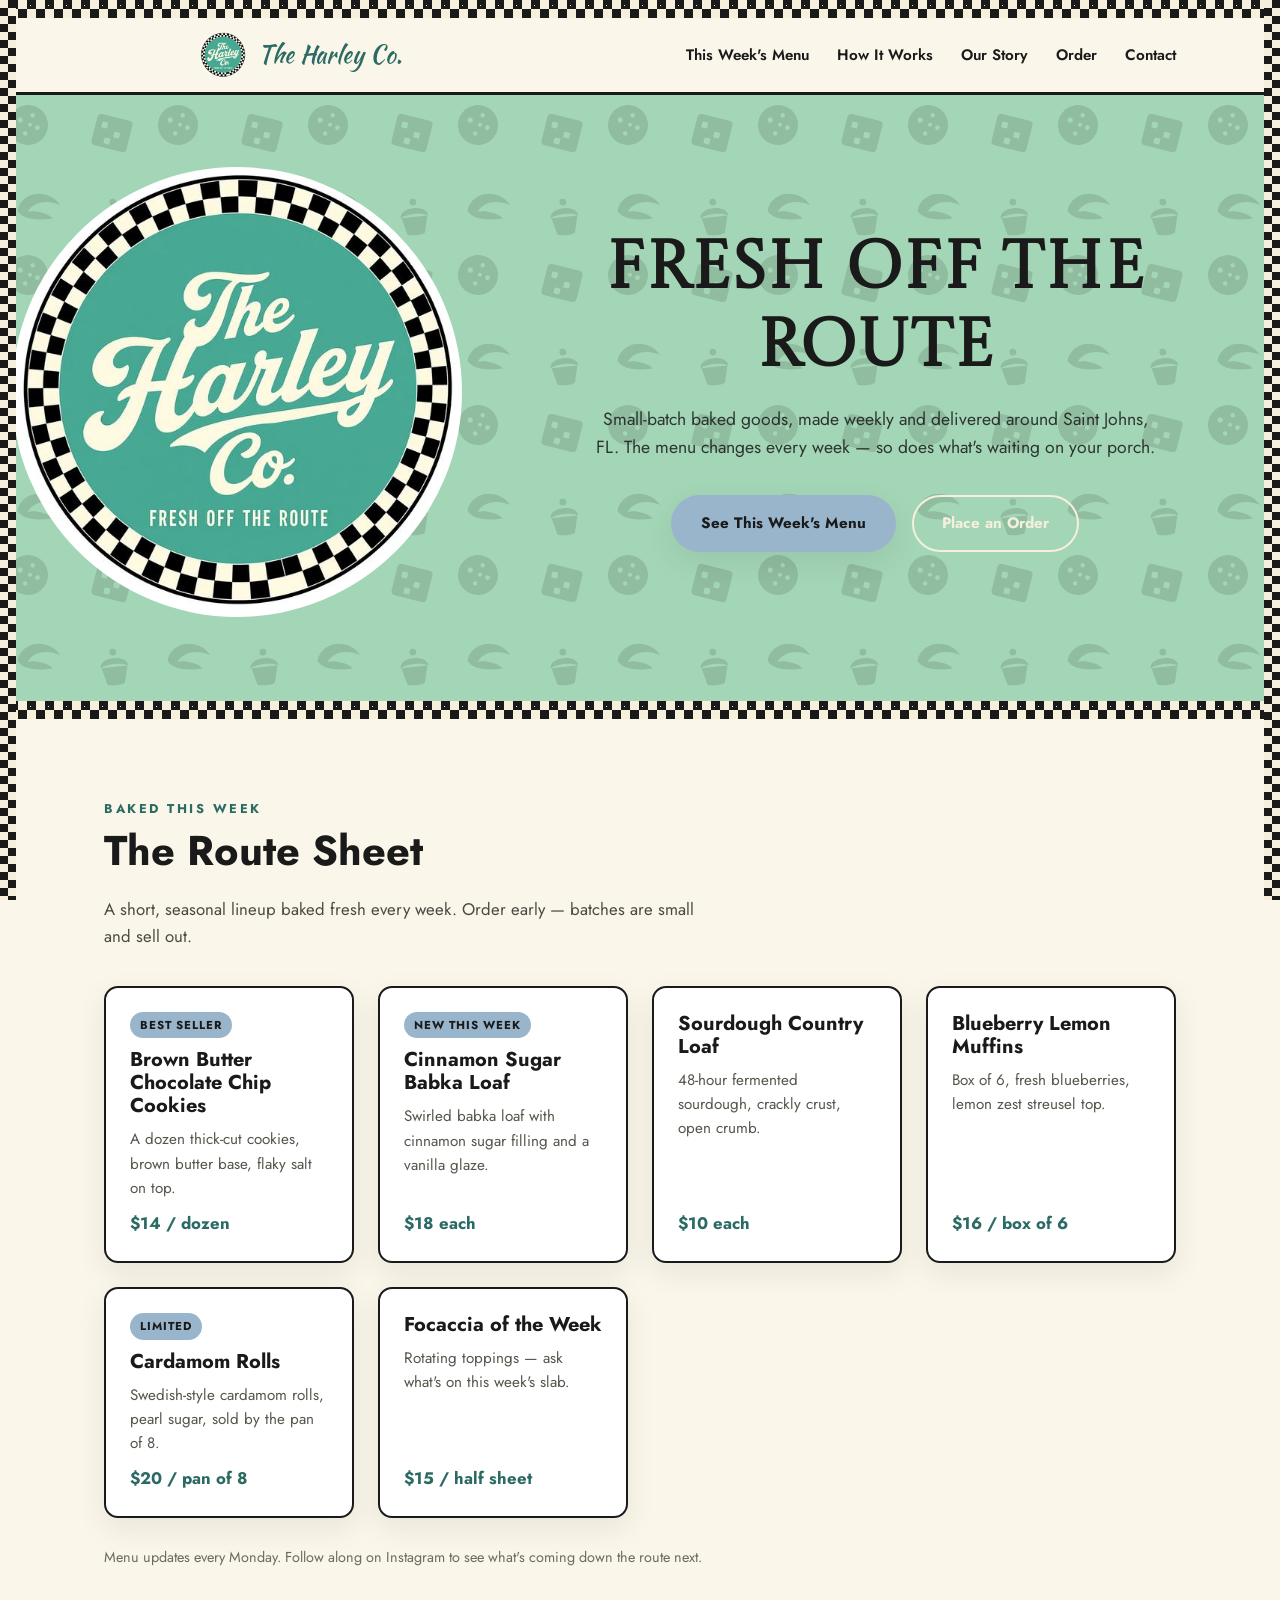
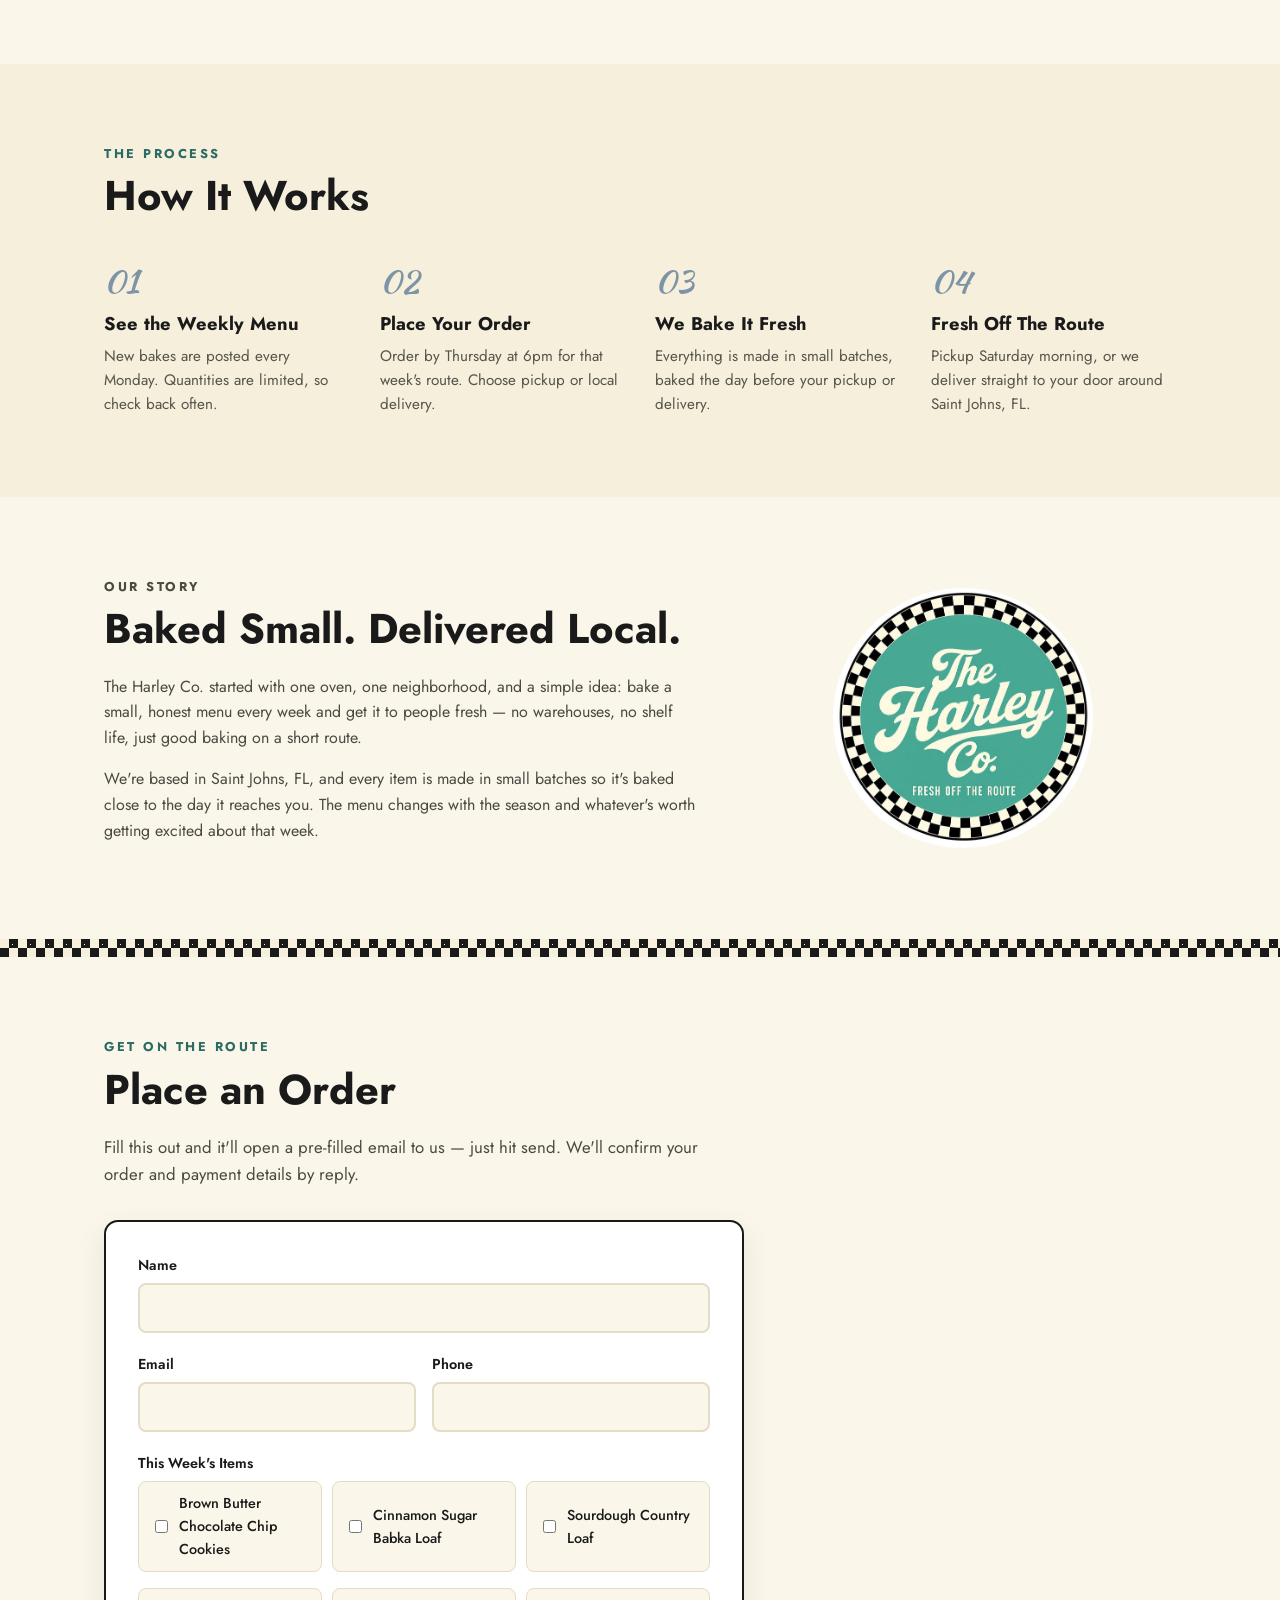
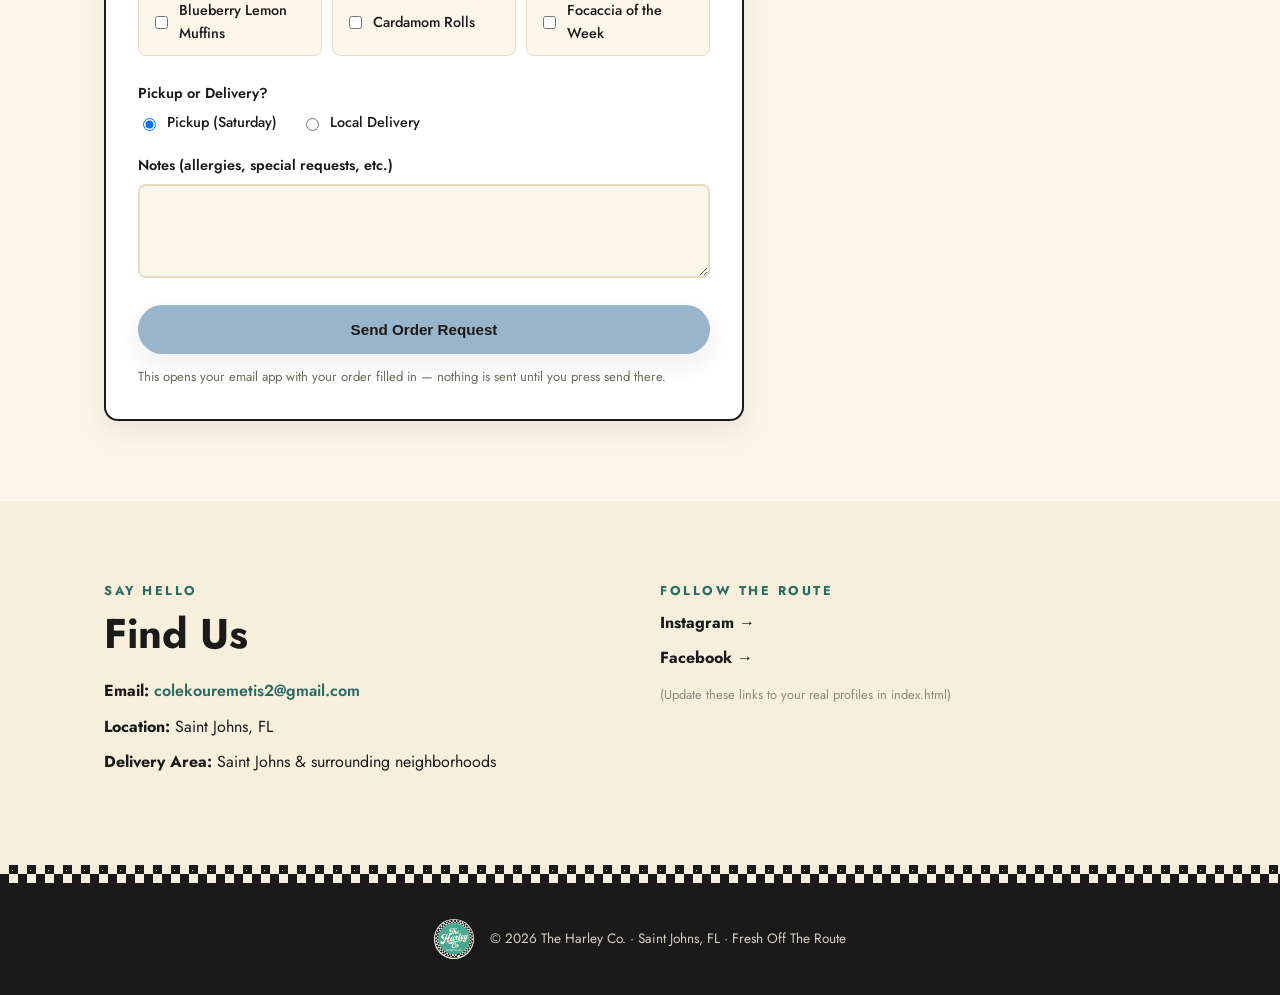
==== site.html @ 6d5533a9 "Push hero logo as far left as possible without clipping, darken hero heading/subtext for readability" ====
<!doctype html>
<html lang="en">
<head>
<meta charset="UTF-8">
<meta name="viewport" content="width=device-width, initial-scale=1.0">
<title>The Harley Co. | Fresh Off The Route — Saint Johns, FL</title>
<meta name="description" content="The Harley Co. bakes small-batch goods every week in Saint Johns, FL. See this week's menu and order for pickup or delivery.">
<link rel="icon" type="image/jpeg" href="images/logo.jpeg">

<link rel="preconnect" href="https://fonts.googleapis.com">
<link rel="preconnect" href="https://fonts.gstatic.com" crossorigin>
<link href="https://fonts.googleapis.com/css2?family=Kaushan+Script&family=Jost:wght@400;500;600;700;800&family=Castoro+Titling&display=swap" rel="stylesheet">

<link rel="stylesheet" href="css/styles.css">
</head>
<body>

<div class="checker-strip" aria-hidden="true"></div>

<header class="site-header">
  <div class="wrap header-inner">
    <a href="#top" class="brand">
      <span class="brand-logo"><img src="images/logo.jpeg" alt="The Harley Co. logo" class="logo-zoom"></span>
      <span class="brand-name">The Harley Co.</span>
    </a>

    <nav class="site-nav" id="site-nav">
      <a href="#menu">This Week's Menu</a>
      <a href="#how-it-works">How It Works</a>
      <a href="#about">Our Story</a>
      <a href="#order">Order</a>
      <a href="#contact">Contact</a>
    </nav>

    <button class="nav-toggle" id="nav-toggle" aria-label="Toggle menu" aria-expanded="false" aria-controls="site-nav">
      <span></span><span></span><span></span>
    </button>
  </div>
</header>

<main id="top">

  <!-- HERO -->
  <section class="hero">
    <div class="hero-inner">
      <span class="hero-badge"><img src="images/logo.jpeg" alt="The Harley Co. badge" class="logo-zoom"></span>
      <div class="hero-text">
        <h1>Fresh Off The Route</h1>
        <p class="hero-sub">
          Small-batch baked goods, made weekly and delivered around Saint Johns, FL.
          The menu changes every week &mdash; so does what's waiting on your porch.
        </p>
        <div class="hero-actions">
          <a href="#menu" class="btn btn-primary">See This Week's Menu</a>
          <a href="#order" class="btn btn-outline">Place an Order</a>
        </div>
      </div>
    </div>
  </section>

  <div class="checker-strip" aria-hidden="true"></div>

  <!-- THIS WEEK'S MENU -->
  <section id="menu" class="section">
    <div class="wrap">
      <p class="eyebrow">Baked This Week</p>
      <h2>The Route Sheet</h2>
      <p class="section-lede">
        A short, seasonal lineup baked fresh every week. Order early &mdash; batches are small and sell out.
      </p>

      <div class="menu-grid" id="menu-grid">
        <!-- populated by js/menu-data.js -->
      </div>

      <p class="menu-note">
        Menu updates every Monday. Follow along on Instagram to see what's coming down the route next.
      </p>
    </div>
  </section>

  <!-- HOW IT WORKS -->
  <section id="how-it-works" class="section section-alt">
    <div class="wrap">
      <p class="eyebrow">The Process</p>
      <h2>How It Works</h2>

      <div class="steps">
        <div class="step">
          <span class="step-num">01</span>
          <h3>See the Weekly Menu</h3>
          <p>New bakes are posted every Monday. Quantities are limited, so check back often.</p>
        </div>
        <div class="step">
          <span class="step-num">02</span>
          <h3>Place Your Order</h3>
          <p>Order by Thursday at 6pm for that week's route. Choose pickup or local delivery.</p>
        </div>
        <div class="step">
          <span class="step-num">03</span>
          <h3>We Bake It Fresh</h3>
          <p>Everything is made in small batches, baked the day before your pickup or delivery.</p>
        </div>
        <div class="step">
          <span class="step-num">04</span>
          <h3>Fresh Off The Route</h3>
          <p>Pickup Saturday morning, or we deliver straight to your door around Saint Johns, FL.</p>
        </div>
      </div>
    </div>
  </section>

  <!-- ABOUT -->
  <section id="about" class="section about">
    <div class="wrap about-inner">
      <div class="about-text">
        <p class="eyebrow">Our Story</p>
        <h2>Baked Small. Delivered Local.</h2>
        <p>
          The Harley Co. started with one oven, one neighborhood, and a simple idea:
          bake a small, honest menu every week and get it to people fresh &mdash; no
          warehouses, no shelf life, just good baking on a short route.
        </p>
        <p>
          We're based in Saint Johns, FL, and every item is made in small batches so
          it's baked close to the day it reaches you. The menu changes with the season
          and whatever's worth getting excited about that week.
        </p>
      </div>
      <div class="about-badge">
        <span class="about-badge-crop"><img src="images/logo.jpeg" alt="The Harley Co. badge" class="logo-zoom"></span>
      </div>
    </div>
  </section>

  <div class="checker-strip" aria-hidden="true"></div>

  <!-- ORDER FORM -->
  <section id="order" class="section">
    <div class="wrap">
      <p class="eyebrow">Get On The Route</p>
      <h2>Place an Order</h2>
      <p class="section-lede">
        Fill this out and it'll open a pre-filled email to us &mdash; just hit send.
        We'll confirm your order and payment details by reply.
      </p>

      <form id="order-form" class="order-form">
        <div class="form-row">
          <label for="name">Name</label>
          <input type="text" id="name" name="name" required>
        </div>

        <div class="form-row two-col">
          <div>
            <label for="email">Email</label>
            <input type="email" id="email" name="email" required>
          </div>
          <div>
            <label for="phone">Phone</label>
            <input type="tel" id="phone" name="phone">
          </div>
        </div>

        <div class="form-row">
          <label>This Week's Items</label>
          <div class="checkbox-grid" id="order-items">
            <!-- populated by js/menu-data.js -->
          </div>
        </div>

        <div class="form-row">
          <label>Pickup or Delivery?</label>
          <div class="radio-row">
            <label class="radio-option"><input type="radio" name="fulfillment" value="Pickup" checked> Pickup (Saturday)</label>
            <label class="radio-option"><input type="radio" name="fulfillment" value="Delivery"> Local Delivery</label>
          </div>
        </div>

        <div class="form-row" id="address-row" hidden>
          <label for="address">Delivery Address</label>
          <input type="text" id="address" name="address" placeholder="Street, Saint Johns, FL">
        </div>

        <div class="form-row">
          <label for="notes">Notes (allergies, special requests, etc.)</label>
          <textarea id="notes" name="notes" rows="3"></textarea>
        </div>

        <button type="submit" class="btn btn-primary btn-wide">Send Order Request</button>
        <p class="form-note">This opens your email app with your order filled in &mdash; nothing is sent until you press send there.</p>
      </form>
    </div>
  </section>

  <!-- CONTACT / SOCIAL -->
  <section id="contact" class="section section-alt contact">
    <div class="wrap contact-inner">
      <div>
        <p class="eyebrow">Say Hello</p>
        <h2>Find Us</h2>
        <ul class="contact-list">
          <li><strong>Email:</strong> <a href="mailto:colekouremetis2@gmail.com">colekouremetis2@gmail.com</a></li>
          <li><strong>Location:</strong> Saint Johns, FL</li>
          <li><strong>Delivery Area:</strong> Saint Johns &amp; surrounding neighborhoods</li>
        </ul>
      </div>
      <div class="social-block">
        <p class="eyebrow">Follow The Route</p>
        <div class="social-links">
          <a href="https://instagram.com" target="_blank" rel="noopener noreferrer">Instagram &rarr;</a>
          <a href="https://facebook.com" target="_blank" rel="noopener noreferrer">Facebook &rarr;</a>
        </div>
        <p class="social-note">(Update these links to your real profiles in index.html)</p>
      </div>
    </div>
  </section>

</main>

<div class="checker-strip" aria-hidden="true"></div>

<footer class="site-footer">
  <div class="wrap footer-inner">
    <span class="footer-logo"><img src="images/logo.jpeg" alt="The Harley Co. logo" class="logo-zoom"></span>
    <p>&copy; <span id="year"></span> The Harley Co. &middot; Saint Johns, FL &middot; Fresh Off The Route</p>
  </div>
</footer>

<script src="js/menu-data.js"></script>
<script src="js/main.js"></script>
</body>
</html>
---- css/styles.css ----
/* ---------- Design tokens ---------- */
:root {
  --teal: #a3d6b6;
  --teal-dark: #2c6b63;
  --cream: #f5efdc;
  --cream-soft: #faf6ea;
  --ink: #1a1a1a;
  --mustard: #99b5cb;
  --mustard-dark: #7d94a6;
  --line: #e4dcc4;

  --font-script: 'Kaushan Script', 'Brush Script MT', cursive;
  --font-body: 'Jost', 'Segoe UI', Arial, sans-serif;

  --radius: 14px;
  --shadow: 0 10px 30px rgba(26, 26, 26, 0.08);
}

* { box-sizing: border-box; }

html { scroll-behavior: smooth; }

body {
  margin: 0;
  font-family: var(--font-body);
  color: var(--ink);
  background: var(--cream-soft);
  line-height: 1.6;
}

img { max-width: 100%; display: block; }

.wrap {
  max-width: 1120px;
  margin: 0 auto;
  padding: 0 24px;
}

a { color: inherit; }

h1, h2, h3 { line-height: 1.15; margin: 0 0 0.5em; }

.eyebrow {
  font-weight: 700;
  letter-spacing: 2.5px;
  text-transform: uppercase;
  font-size: 0.8rem;
  color: var(--teal-dark);
  margin: 0 0 8px;
}

.section-lede {
  max-width: 620px;
  color: #4a4a42;
  font-size: 1.05rem;
}

/* ---------- Checker strip ---------- */
.checker-strip {
  height: 18px;
  background-image:
    linear-gradient(45deg, var(--ink) 25%, transparent 25%),
    linear-gradient(-45deg, var(--ink) 25%, transparent 25%),
    linear-gradient(45deg, transparent 75%, var(--ink) 75%),
    linear-gradient(-45deg, transparent 75%, var(--ink) 75%);
  background-size: 18px 18px;
  background-position: 0 0, 0 9px, 9px -9px, -9px 0px;
  background-color: var(--cream);
}

/* Checkered frame on the left & right edges of the whole page */
body::before,
body::after {
  content: "";
  position: fixed;
  top: 0;
  bottom: 0;
  width: 16px;
  z-index: 60;
  pointer-events: none;
  background-image:
    linear-gradient(45deg, var(--ink) 25%, transparent 25%),
    linear-gradient(-45deg, var(--ink) 25%, transparent 25%),
    linear-gradient(45deg, transparent 75%, var(--ink) 75%),
    linear-gradient(-45deg, transparent 75%, var(--ink) 75%);
  background-size: 16px 16px;
  background-position: 0 0, 0 8px, 8px -8px, -8px 0px;
  background-color: var(--cream);
}
body::before { left: 0; }
body::after { right: 0; }

@media (max-width: 520px) {
  body::before, body::after { display: none; }
}

/* ---------- Buttons ---------- */
.btn {
  display: inline-block;
  padding: 14px 28px;
  border-radius: 999px;
  font-weight: 700;
  font-size: 0.95rem;
  text-decoration: none;
  border: 2px solid transparent;
  cursor: pointer;
  transition: transform 0.15s ease, box-shadow 0.15s ease, background 0.15s ease;
}
.btn:hover { transform: translateY(-2px); }

.btn-primary {
  background: var(--mustard);
  color: var(--ink);
  box-shadow: var(--shadow);
}
.btn-primary:hover { background: var(--mustard-dark); }

.btn-outline {
  background: transparent;
  border-color: var(--cream);
  color: var(--cream);
}
.btn-outline:hover { background: rgba(245, 239, 220, 0.12); }

.btn-wide { width: 100%; text-align: center; }

/* ---------- Header ---------- */
.site-header {
  position: sticky;
  top: 0;
  z-index: 50;
  background: var(--cream-soft);
  border-bottom: 3px solid var(--ink);
}

.header-inner {
  display: flex;
  align-items: center;
  justify-content: space-between;
  padding-top: 14px;
  padding-bottom: 14px;
}

.brand {
  display: flex;
  align-items: center;
  gap: 12px;
  text-decoration: none;
  color: var(--ink);
  margin-left: 96px;
}

.brand-logo {
  display: inline-block;
  width: 46px;
  height: 46px;
  border-radius: 50%;
  overflow: hidden;
}

.logo-zoom {
  width: 100%;
  height: 100%;
  object-fit: cover;
  transform: scale(1.05);
}

.brand-name {
  font-family: var(--font-script);
  font-size: 1.5rem;
  color: var(--teal-dark);
}

.site-nav {
  display: flex;
  gap: 28px;
}

.site-nav a {
  text-decoration: none;
  font-weight: 600;
  font-size: 0.95rem;
  color: var(--ink);
  position: relative;
}
.site-nav a:hover { color: var(--teal-dark); }

.nav-toggle {
  display: none;
  flex-direction: column;
  justify-content: center;
  gap: 5px;
  width: 40px;
  height: 40px;
  background: none;
  border: none;
  cursor: pointer;
}
.nav-toggle span {
  display: block;
  height: 3px;
  border-radius: 2px;
  background: var(--ink);
}

/* ---------- Hero ---------- */
.hero {
  position: relative;
  overflow: hidden;
  background: var(--teal);
  color: var(--cream);
  padding: 72px 0 84px;
}

.hero::before {
  content: "";
  position: absolute;
  inset: 0;
  background-image: url("../images/pattern-treats.svg");
  background-repeat: repeat;
  background-size: 150px 150px;
  opacity: 0.14;
  pointer-events: none;
  z-index: 0;
}

.hero-inner {
  position: relative;
  z-index: 1;
  max-width: 1400px;
  margin: 0 auto;
  padding: 0 24px 0 12px;
  display: flex;
  align-items: center;
  justify-content: flex-start;
  gap: 32px;
}

.hero-badge {
  display: block;
  width: 450px;
  height: 450px;
  max-width: 42vw;
  flex-shrink: 0;
  border-radius: 50%;
  overflow: hidden;
}

.hero-text {
  flex: 1;
  text-align: center;
}

.hero h1 {
  font-family: 'Castoro Titling', serif;
  font-size: clamp(2.6rem, 6vw, 4.2rem);
  color: var(--ink);
  margin-bottom: 18px;
}

.hero-sub {
  max-width: 560px;
  margin: 0 auto 34px;
  font-size: 1.1rem;
  color: rgba(26, 26, 26, 0.85);
}

.hero-actions {
  display: flex;
  gap: 16px;
  justify-content: center;
  flex-wrap: wrap;
}

/* ---------- Sections ---------- */
.section {
  padding: 80px 0;
}

.section-alt {
  background: var(--cream);
}

.section h2 {
  font-size: clamp(1.9rem, 3.5vw, 2.6rem);
}

/* ---------- Menu grid ---------- */
.menu-grid {
  display: grid;
  grid-template-columns: repeat(auto-fit, minmax(240px, 1fr));
  gap: 24px;
  margin-top: 36px;
}

.menu-card {
  background: #fff;
  border: 2px solid var(--ink);
  border-radius: var(--radius);
  padding: 24px;
  box-shadow: var(--shadow);
  display: flex;
  flex-direction: column;
  gap: 10px;
}

.menu-card .tag {
  align-self: flex-start;
  background: var(--mustard);
  color: var(--ink);
  font-size: 0.72rem;
  font-weight: 700;
  letter-spacing: 1px;
  text-transform: uppercase;
  padding: 4px 10px;
  border-radius: 999px;
}

.menu-card h3 {
  font-size: 1.25rem;
  margin: 0;
}

.menu-card p {
  margin: 0;
  color: #55554c;
  font-size: 0.95rem;
  flex-grow: 1;
}

.menu-card .price {
  font-weight: 700;
  color: var(--teal-dark);
  font-size: 1.05rem;
}

.menu-note {
  margin-top: 28px;
  font-size: 0.9rem;
  color: #6b6b60;
}

/* ---------- Steps ---------- */
.steps {
  display: grid;
  grid-template-columns: repeat(auto-fit, minmax(220px, 1fr));
  gap: 30px;
  margin-top: 36px;
}

.step-num {
  font-family: var(--font-script);
  font-size: 2rem;
  color: var(--mustard-dark);
}

.step h3 { margin-top: 6px; font-size: 1.15rem; }
.step p { color: #55554c; margin: 0; font-size: 0.95rem; }

/* ---------- About ---------- */
.about-inner {
  display: grid;
  grid-template-columns: 1.4fr 1fr;
  gap: 48px;
  align-items: center;
}

.about-text p { color: #4a4a42; }

.about-badge-crop {
  display: block;
  width: 260px;
  max-width: 100%;
  aspect-ratio: 1 / 1;
  margin: 0 auto;
  border-radius: 50%;
  overflow: hidden;
}

/* ---------- Order form ---------- */
.order-form {
  margin-top: 32px;
  max-width: 640px;
  background: #fff;
  border: 2px solid var(--ink);
  border-radius: var(--radius);
  padding: 32px;
  box-shadow: var(--shadow);
}

.form-row { margin-bottom: 20px; }

.form-row.two-col {
  display: grid;
  grid-template-columns: 1fr 1fr;
  gap: 16px;
}

label {
  display: block;
  font-weight: 600;
  font-size: 0.9rem;
  margin-bottom: 6px;
}

input[type="text"],
input[type="email"],
input[type="tel"],
textarea {
  width: 100%;
  padding: 12px 14px;
  border: 2px solid var(--line);
  border-radius: 8px;
  font-family: inherit;
  font-size: 0.95rem;
  background: var(--cream-soft);
}

input:focus, textarea:focus {
  outline: none;
  border-color: var(--teal);
}

.checkbox-grid {
  display: grid;
  grid-template-columns: repeat(auto-fit, minmax(180px, 1fr));
  gap: 10px;
}

.checkbox-option {
  display: flex;
  align-items: center;
  gap: 8px;
  font-weight: 500;
  font-size: 0.9rem;
  background: var(--cream-soft);
  border: 1px solid var(--line);
  border-radius: 8px;
  padding: 10px 12px;
}

.radio-row {
  display: flex;
  gap: 24px;
  flex-wrap: wrap;
}

.radio-option {
  display: flex;
  align-items: center;
  gap: 8px;
  font-weight: 500;
  margin: 0;
}

.form-note {
  font-size: 0.82rem;
  color: #6b6b60;
  margin-top: 12px;
  margin-bottom: 0;
}

/* ---------- Contact ---------- */
.contact-inner {
  display: grid;
  grid-template-columns: 1fr 1fr;
  gap: 40px;
}

.contact-list {
  list-style: none;
  padding: 0;
  margin: 0;
}
.contact-list li { margin-bottom: 10px; }
.contact-list a { color: var(--teal-dark); font-weight: 600; text-decoration: none; }

.social-links {
  display: flex;
  flex-direction: column;
  gap: 10px;
  margin-top: 6px;
}
.social-links a {
  font-weight: 700;
  text-decoration: none;
  color: var(--ink);
}
.social-links a:hover { color: var(--teal-dark); }

.social-note {
  font-size: 0.8rem;
  color: #8a8a7d;
  margin-top: 14px;
}

/* ---------- Footer ---------- */
.site-footer {
  background: var(--ink);
  color: var(--cream);
  padding: 36px 0;
}

.footer-inner {
  display: flex;
  align-items: center;
  gap: 16px;
  justify-content: center;
  flex-wrap: wrap;
  text-align: center;
}

.footer-logo {
  display: inline-block;
  width: 40px;
  height: 40px;
  border-radius: 50%;
  overflow: hidden;
}

.footer-inner p {
  margin: 0;
  font-size: 0.85rem;
  color: rgba(245, 239, 220, 0.85);
}

/* ---------- Responsive ---------- */
@media (max-width: 860px) {
  .about-inner { grid-template-columns: 1fr; }
  .about-badge { order: -1; }
  .contact-inner { grid-template-columns: 1fr; }
  .hero-inner { flex-direction: column; justify-content: center; }
  .hero-badge { width: 220px; height: 220px; max-width: 60vw; margin-left: 0; }
  .brand { margin-left: 0; }
}

@media (max-width: 720px) {
  .site-nav {
    position: absolute;
    top: 100%;
    left: 0;
    right: 0;
    background: var(--cream-soft);
    flex-direction: column;
    gap: 0;
    border-bottom: 3px solid var(--ink);
    max-height: 0;
    overflow: hidden;
    transition: max-height 0.25s ease;
  }
  .site-nav.open { max-height: 400px; }
  .site-nav a {
    padding: 16px 24px;
    border-top: 1px solid var(--line);
  }
  .nav-toggle { display: flex; }
  .form-row.two-col { grid-template-columns: 1fr; }
}
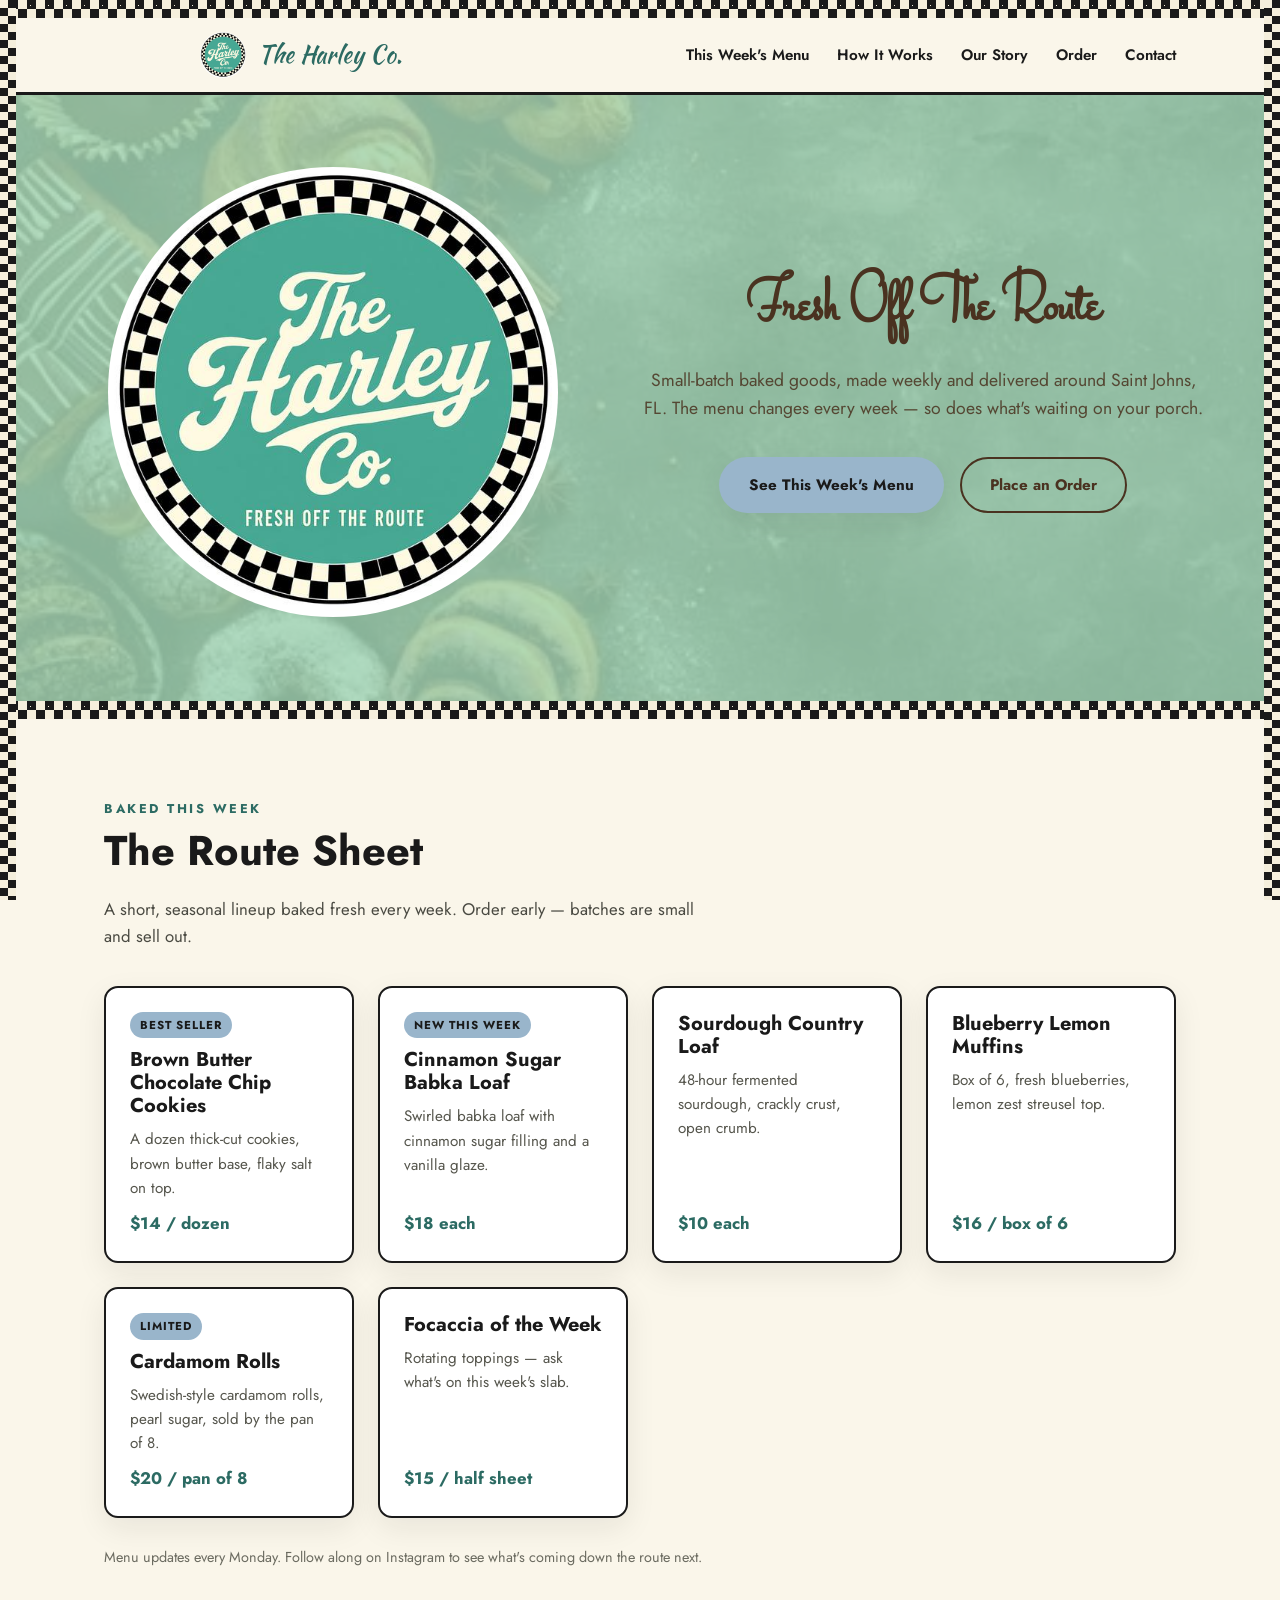
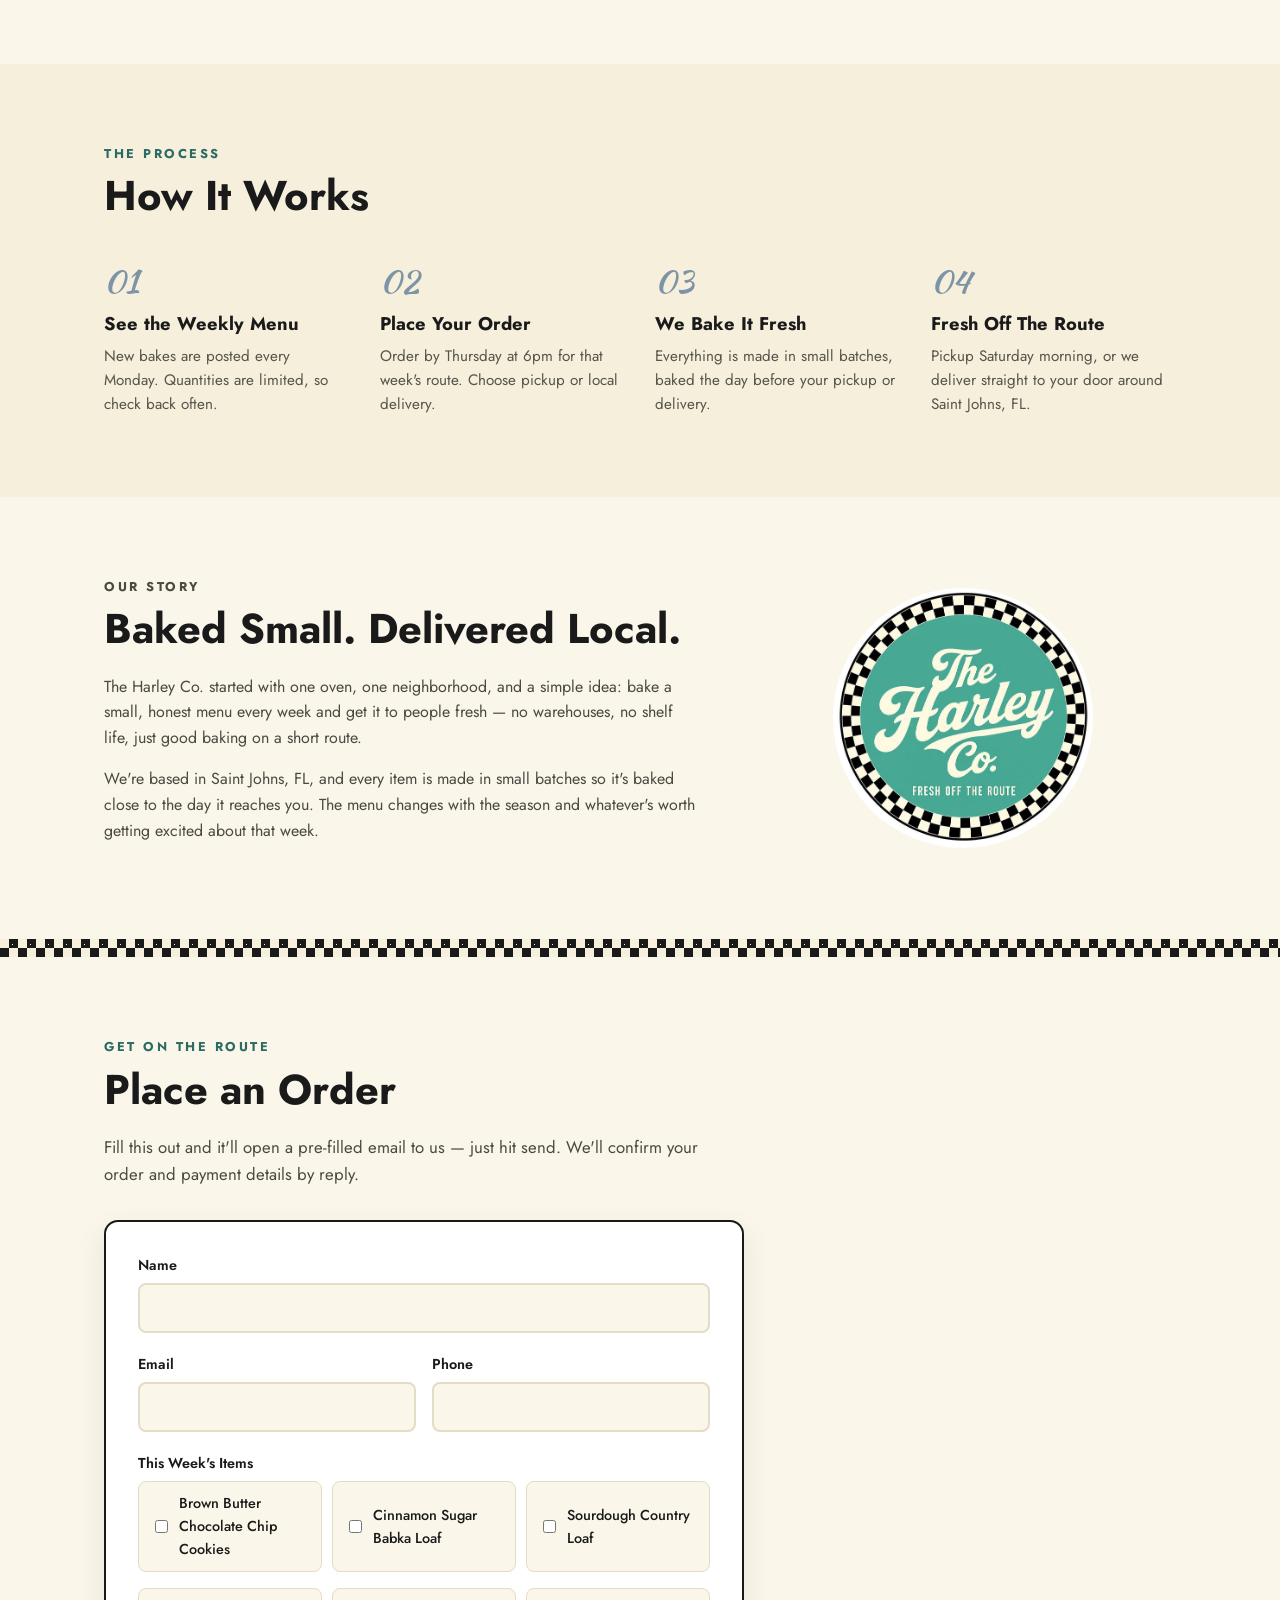
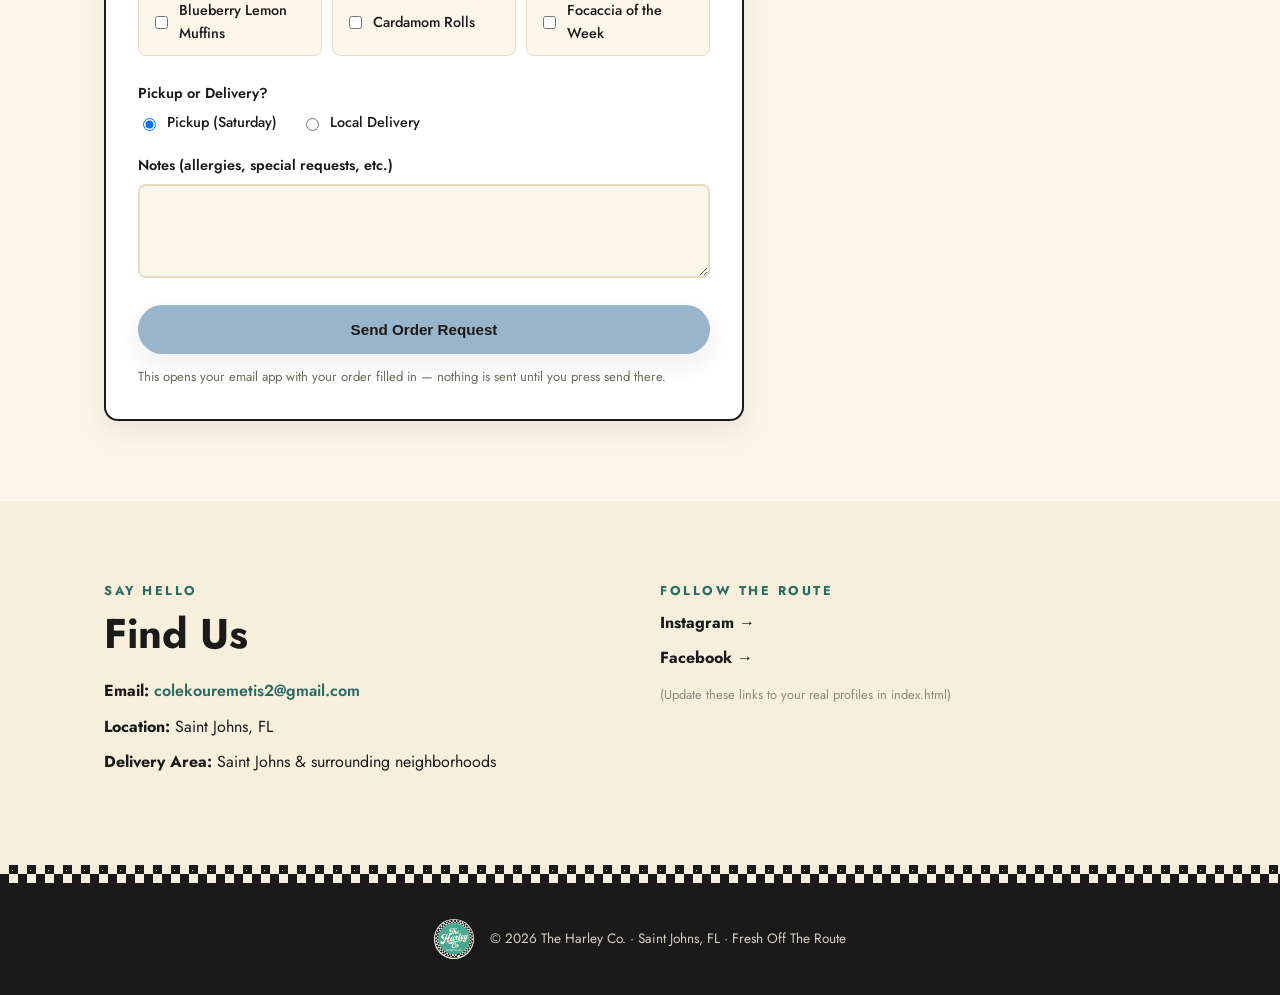
==== commit b2993aa5: "Change hero heading font to Stalemate" ====
--- a/site.html
+++ b/site.html
@@ -9,7 +9,7 @@
 
 <link rel="preconnect" href="https://fonts.googleapis.com">
 <link rel="preconnect" href="https://fonts.gstatic.com" crossorigin>
-<link href="https://fonts.googleapis.com/css2?family=Kaushan+Script&family=Jost:wght@400;500;600;700;800&family=Castoro+Titling&display=swap" rel="stylesheet">
+<link href="https://fonts.googleapis.com/css2?family=Kaushan+Script&family=Jost:wght@400;500;600;700;800&family=Stalemate&display=swap" rel="stylesheet">
 
 <link rel="stylesheet" href="css/styles.css">
 </head>
--- a/css/styles.css
+++ b/css/styles.css
@@ -117,10 +117,10 @@
 
 .btn-outline {
   background: transparent;
-  border-color: var(--cream);
-  color: var(--cream);
-}
-.btn-outline:hover { background: rgba(245, 239, 220, 0.12); }
+  border-color: #4a3220;
+  color: #4a3220;
+}
+.btn-outline:hover { background: rgba(74, 50, 32, 0.08); }
 
 .btn-wide { width: 100%; text-align: center; }
 
@@ -216,10 +216,11 @@
   content: "";
   position: absolute;
   inset: 0;
-  background-image: url("../images/pattern-treats.svg");
-  background-repeat: repeat;
-  background-size: 150px 150px;
-  opacity: 0.14;
+  background-image: url("../images/hero-bg.jpg");
+  background-repeat: no-repeat;
+  background-size: cover;
+  background-position: center;
+  opacity: 0.16;
   pointer-events: none;
   z-index: 0;
 }
@@ -242,6 +243,7 @@
   height: 450px;
   max-width: 42vw;
   flex-shrink: 0;
+  margin-left: 96px;
   border-radius: 50%;
   overflow: hidden;
 }
@@ -252,9 +254,9 @@
 }
 
 .hero h1 {
-  font-family: 'Castoro Titling', serif;
+  font-family: 'Stalemate', cursive;
   font-size: clamp(2.6rem, 6vw, 4.2rem);
-  color: var(--ink);
+  color: #4a3220;
   margin-bottom: 18px;
 }
 
@@ -262,7 +264,7 @@
   max-width: 560px;
   margin: 0 auto 34px;
   font-size: 1.1rem;
-  color: rgba(26, 26, 26, 0.85);
+  color: rgba(74, 50, 32, 0.85);
 }
 
 .hero-actions {
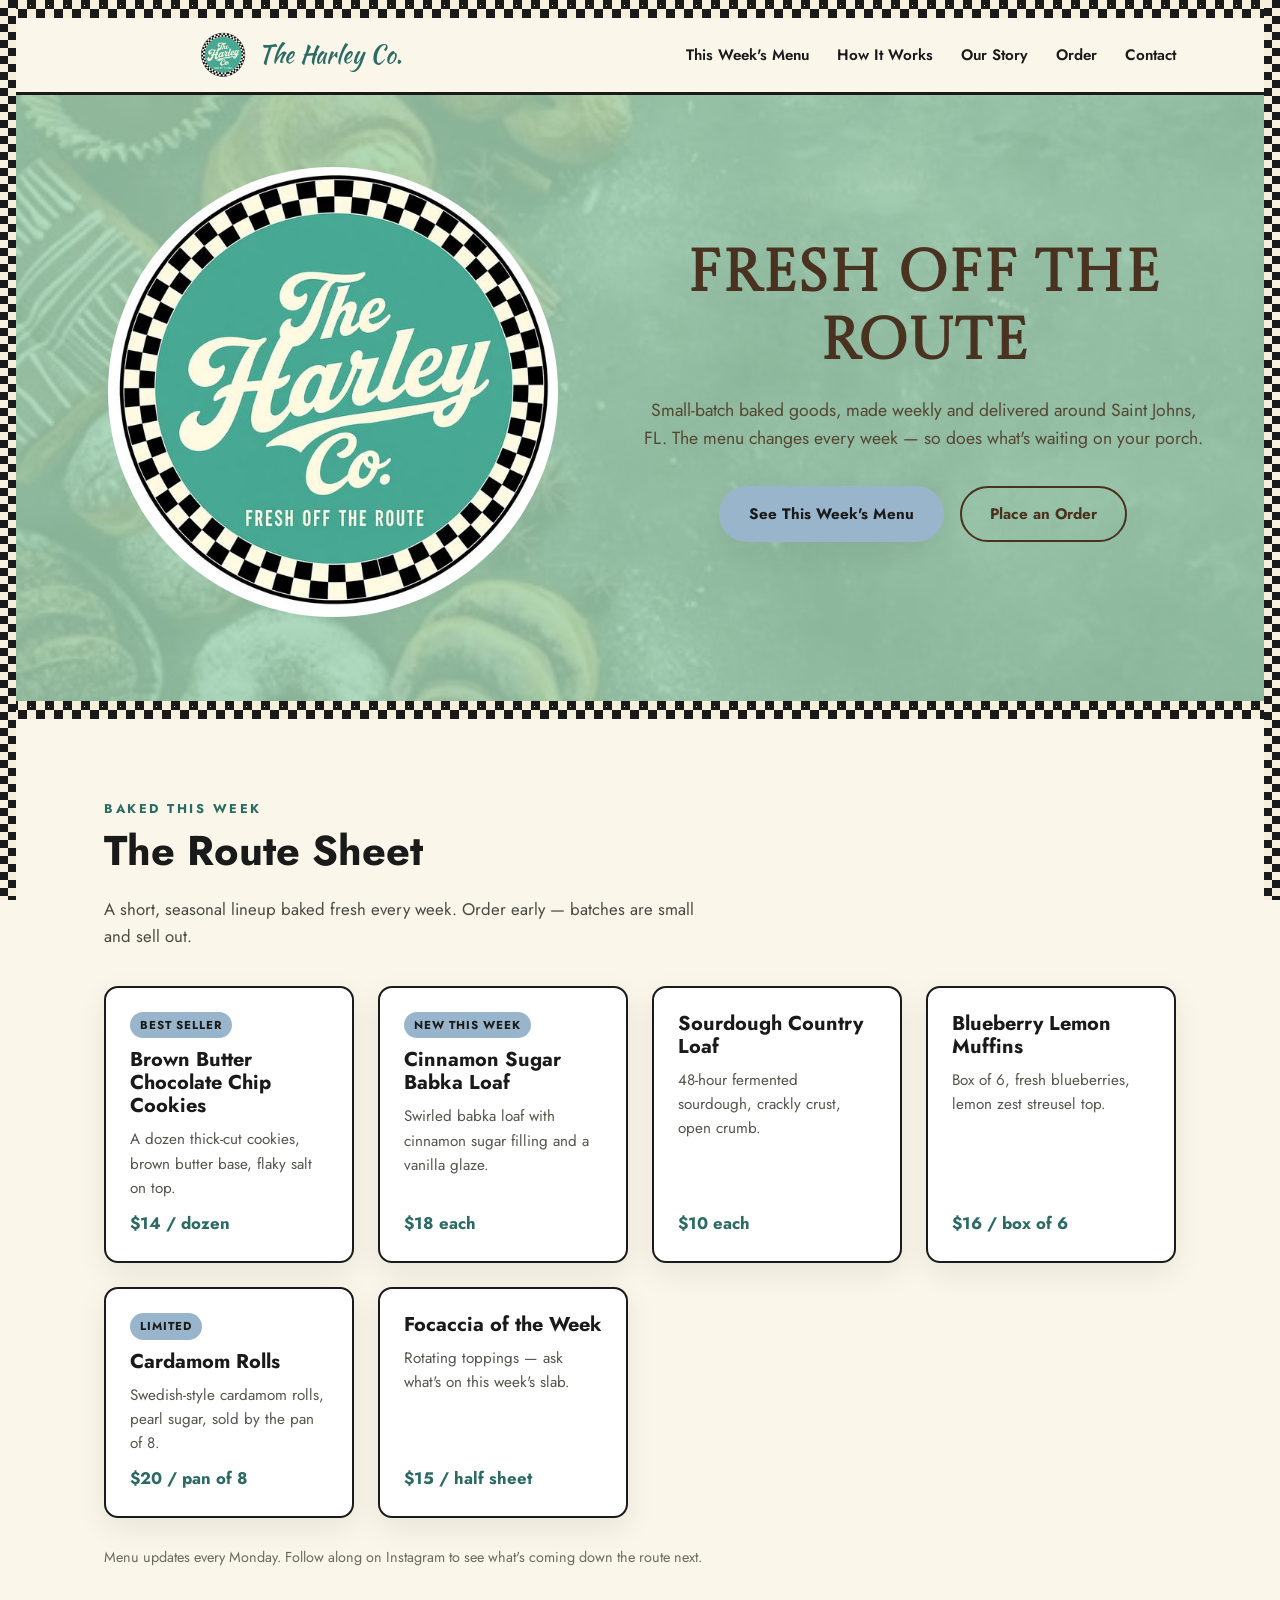
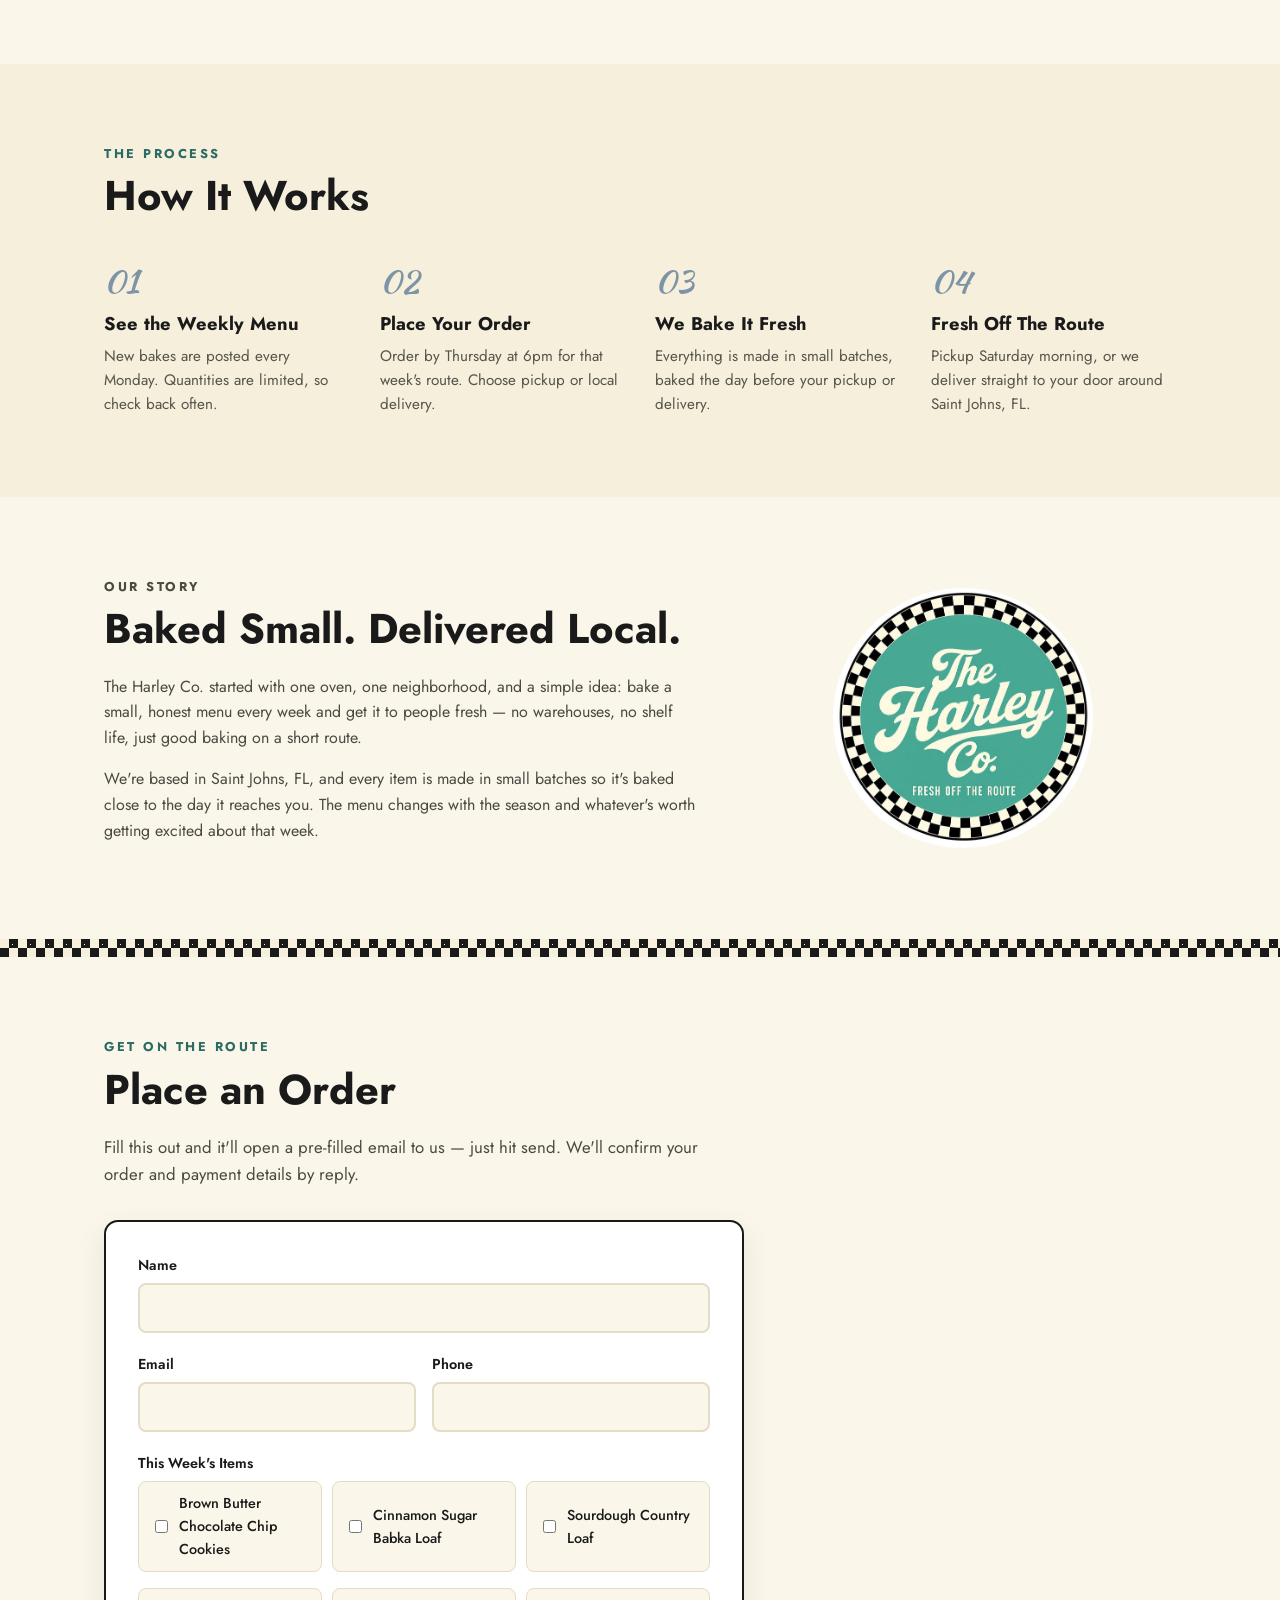
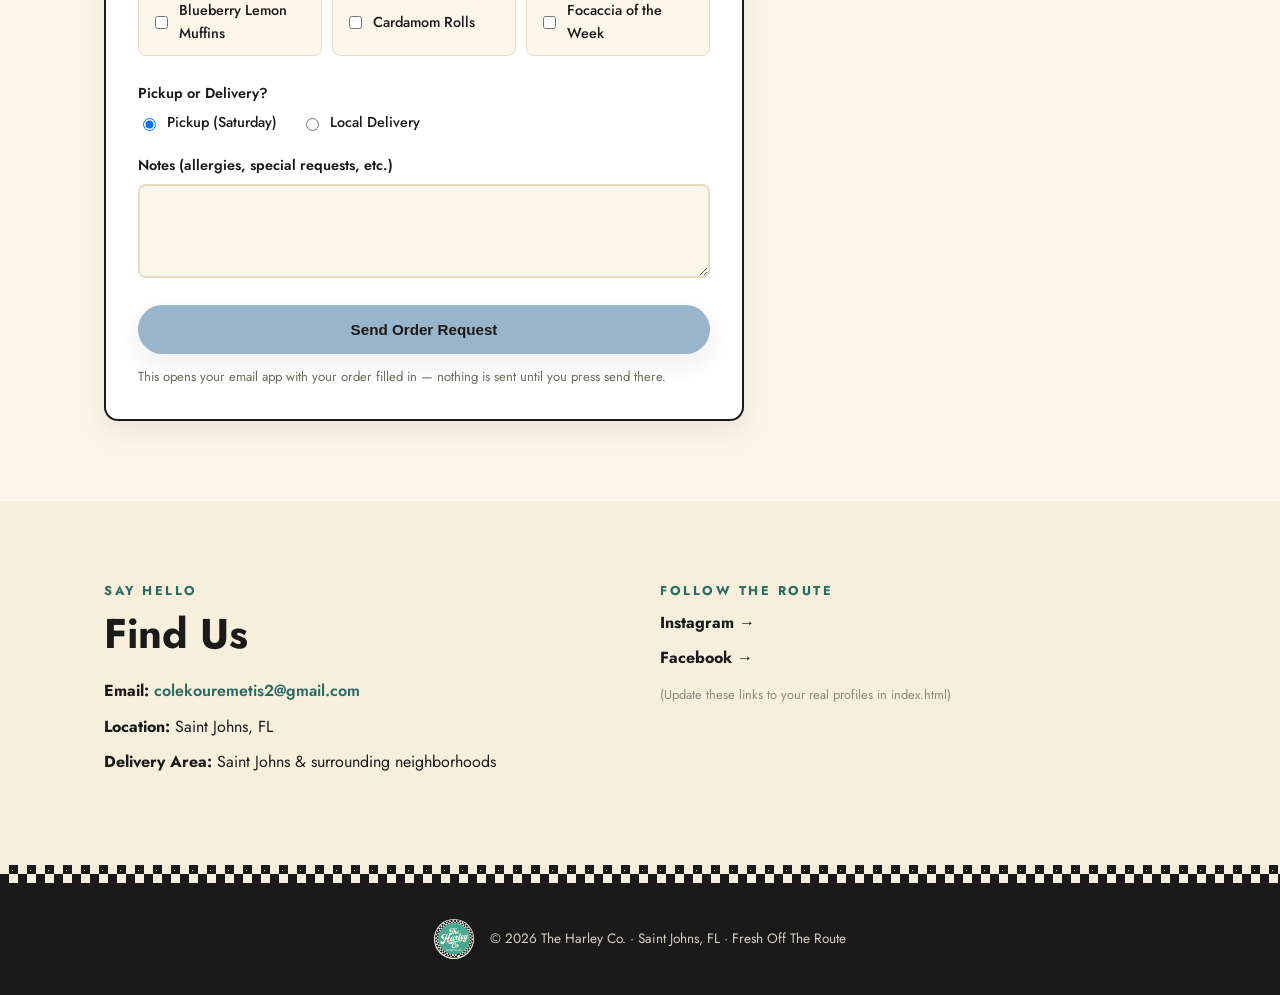
==== commit 02bc458a: "Revert hero heading font to Castoro Titling and reduce size slightly" ====
--- a/site.html
+++ b/site.html
@@ -9,7 +9,7 @@
 
 <link rel="preconnect" href="https://fonts.googleapis.com">
 <link rel="preconnect" href="https://fonts.gstatic.com" crossorigin>
-<link href="https://fonts.googleapis.com/css2?family=Kaushan+Script&family=Jost:wght@400;500;600;700;800&family=Stalemate&display=swap" rel="stylesheet">
+<link href="https://fonts.googleapis.com/css2?family=Kaushan+Script&family=Jost:wght@400;500;600;700;800&family=Castoro+Titling&display=swap" rel="stylesheet">
 
 <link rel="stylesheet" href="css/styles.css">
 </head>
--- a/css/styles.css
+++ b/css/styles.css
@@ -254,8 +254,8 @@
 }
 
 .hero h1 {
-  font-family: 'Stalemate', cursive;
-  font-size: clamp(2.6rem, 6vw, 4.2rem);
+  font-family: 'Castoro Titling', serif;
+  font-size: clamp(2.3rem, 5.2vw, 3.7rem);
   color: #4a3220;
   margin-bottom: 18px;
 }
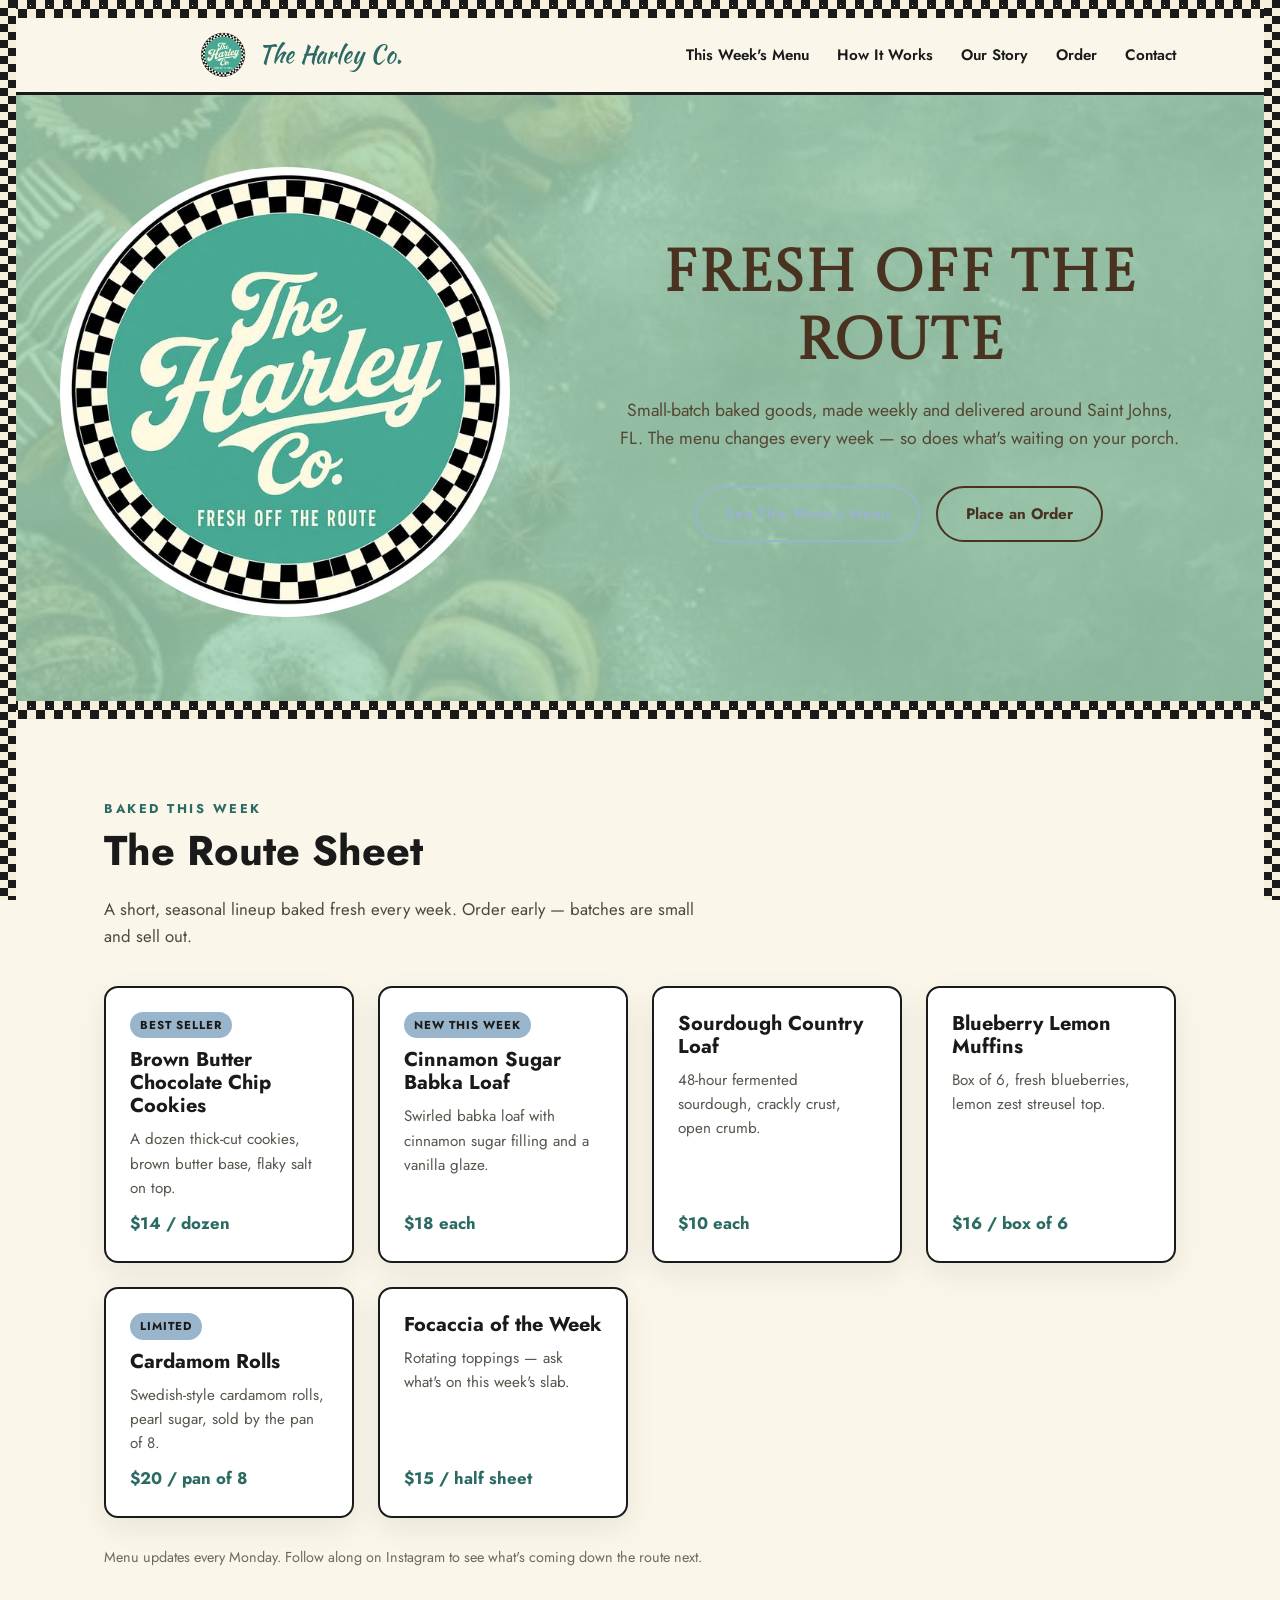
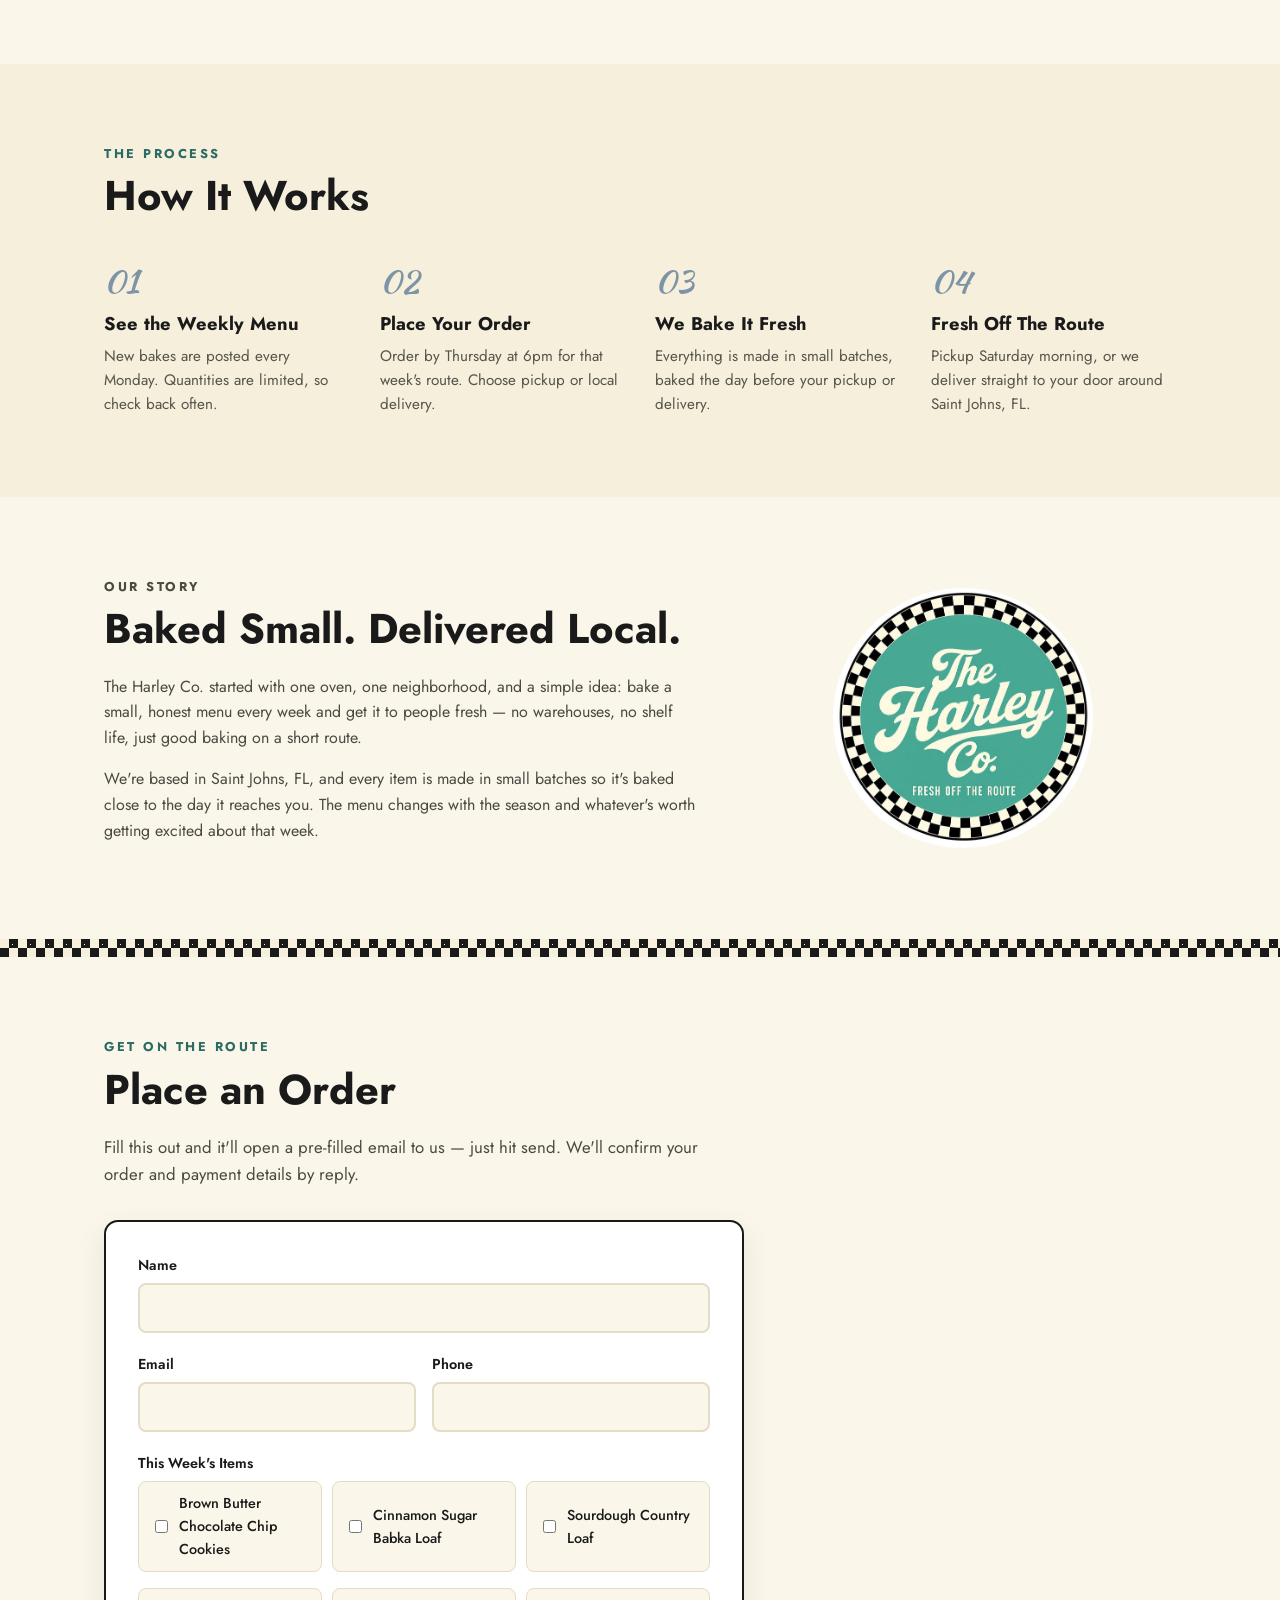
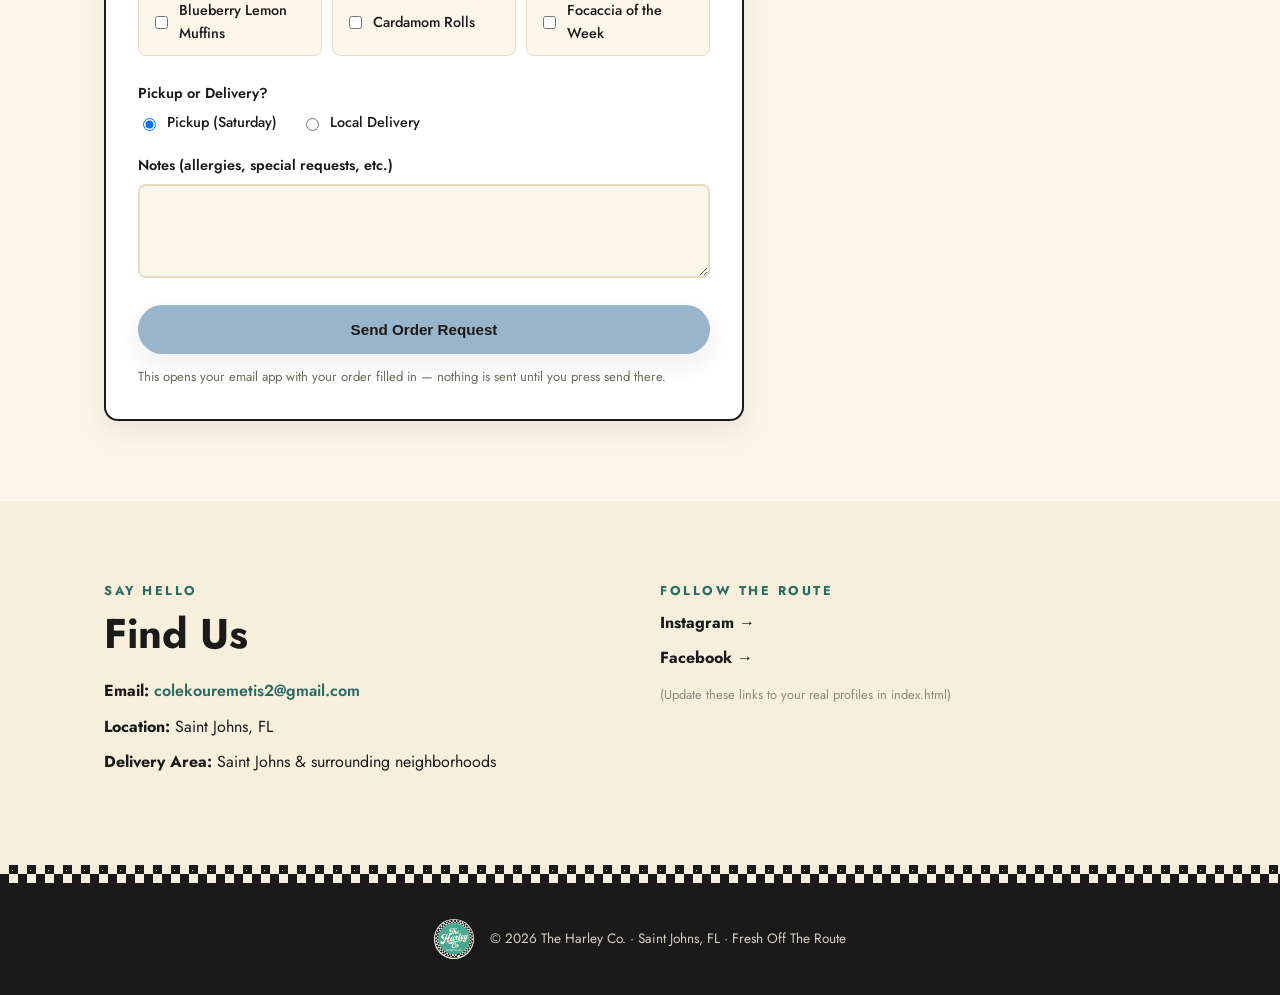
==== commit 7511cf6d: "Nudge hero logo left, wrap heading text, match hero button styles" ====
--- a/site.html
+++ b/site.html
@@ -45,7 +45,7 @@
     <div class="hero-inner">
       <span class="hero-badge"><img src="images/logo.jpeg" alt="The Harley Co. badge" class="logo-zoom"></span>
       <div class="hero-text">
-        <h1>Fresh Off The Route</h1>
+        <h1>Fresh Off The<br>Route</h1>
         <p class="hero-sub">
           Small-batch baked goods, made weekly and delivered around Saint Johns, FL.
           The menu changes every week &mdash; so does what's waiting on your porch.
--- a/css/styles.css
+++ b/css/styles.css
@@ -122,6 +122,14 @@
 }
 .btn-outline:hover { background: rgba(74, 50, 32, 0.08); }
 
+.hero-actions .btn-primary {
+  background: transparent;
+  border-color: var(--mustard);
+  color: var(--mustard);
+  box-shadow: none;
+}
+.hero-actions .btn-primary:hover { background: rgba(153, 181, 203, 0.12); }
+
 .btn-wide { width: 100%; text-align: center; }
 
 /* ---------- Header ---------- */
@@ -243,7 +251,7 @@
   height: 450px;
   max-width: 42vw;
   flex-shrink: 0;
-  margin-left: 96px;
+  margin-left: 48px;
   border-radius: 50%;
   overflow: hidden;
 }
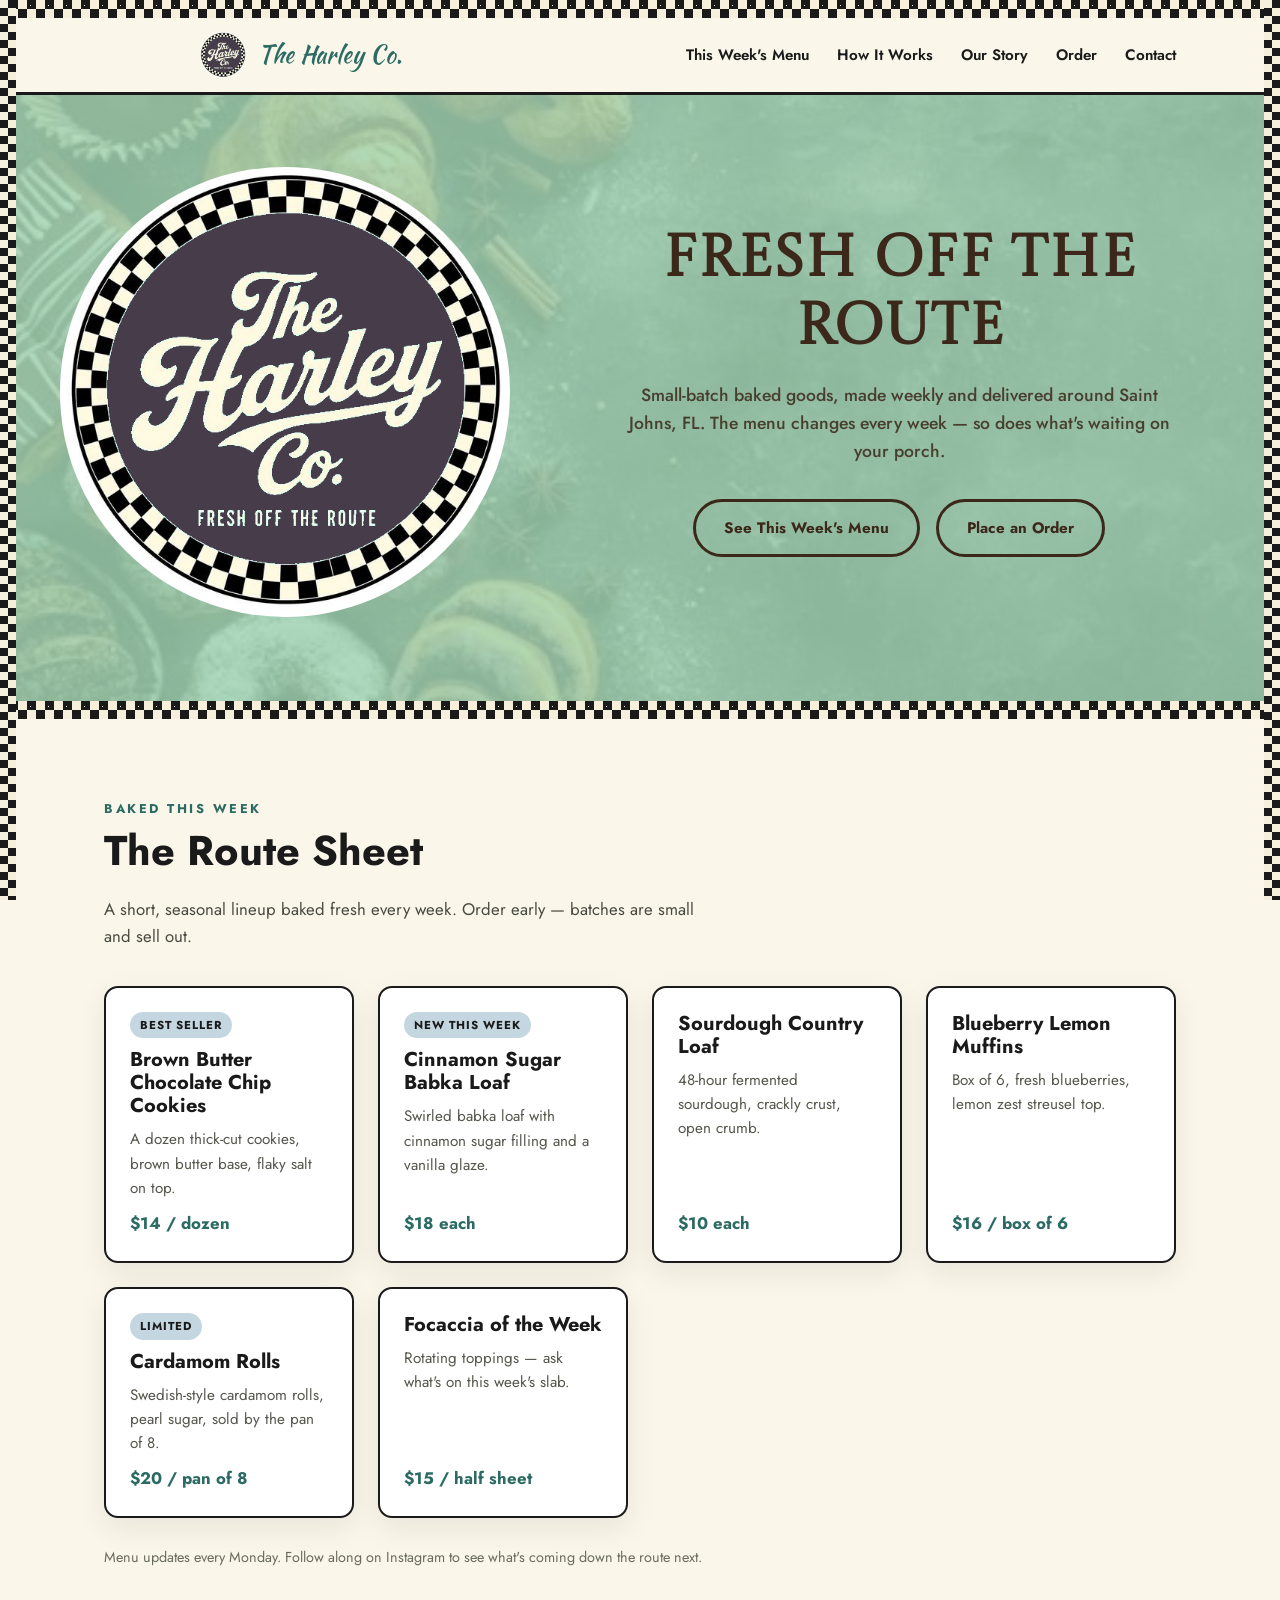
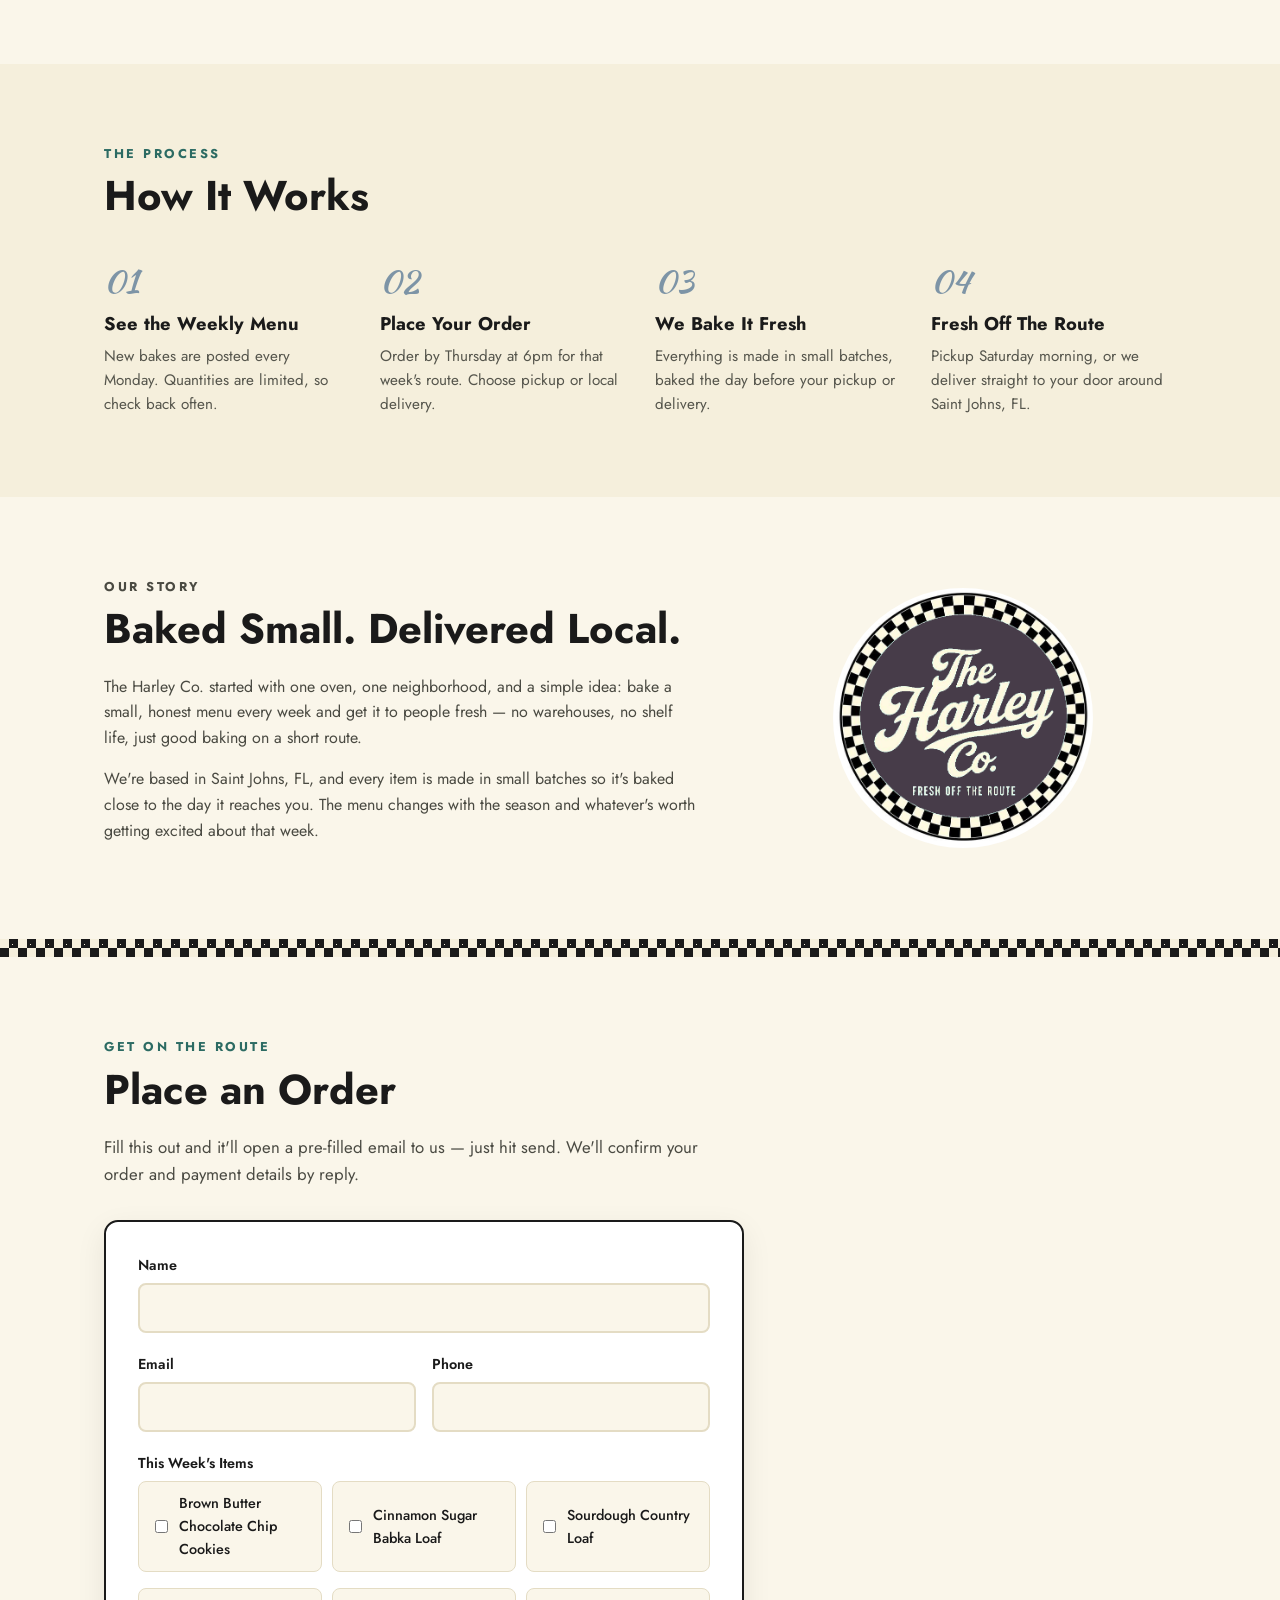
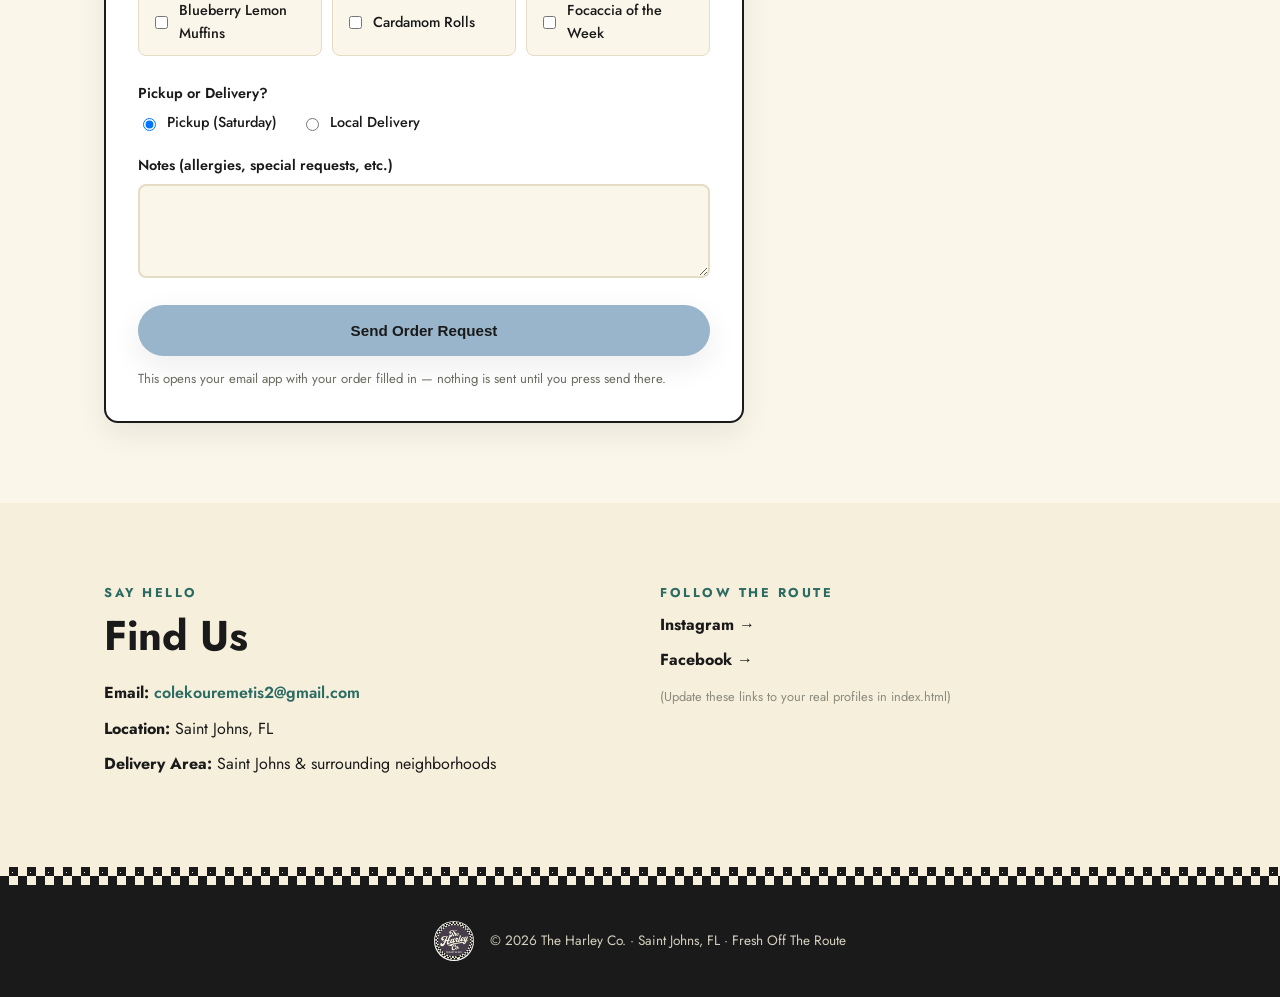
==== commit f5c06baf: "Fix logo graininess: rebuild from pristine original in one clean pass, switch to lossless PNG" ====
--- a/site.html
+++ b/site.html
@@ -5,7 +5,7 @@
 <meta name="viewport" content="width=device-width, initial-scale=1.0">
 <title>The Harley Co. | Fresh Off The Route — Saint Johns, FL</title>
 <meta name="description" content="The Harley Co. bakes small-batch goods every week in Saint Johns, FL. See this week's menu and order for pickup or delivery.">
-<link rel="icon" type="image/jpeg" href="images/logo.jpeg">
+<link rel="icon" type="image/png" href="images/logo.png">
 
 <link rel="preconnect" href="https://fonts.googleapis.com">
 <link rel="preconnect" href="https://fonts.gstatic.com" crossorigin>
@@ -20,7 +20,7 @@
 <header class="site-header">
   <div class="wrap header-inner">
     <a href="#top" class="brand">
-      <span class="brand-logo"><img src="images/logo.jpeg" alt="The Harley Co. logo" class="logo-zoom"></span>
+      <span class="brand-logo"><img src="images/logo.png" alt="The Harley Co. logo" class="logo-zoom"></span>
       <span class="brand-name">The Harley Co.</span>
     </a>
 
@@ -43,7 +43,7 @@
   <!-- HERO -->
   <section class="hero">
     <div class="hero-inner">
-      <span class="hero-badge"><img src="images/logo.jpeg" alt="The Harley Co. badge" class="logo-zoom"></span>
+      <span class="hero-badge"><img src="images/logo.png" alt="The Harley Co. badge" class="logo-zoom"></span>
       <div class="hero-text">
         <h1>Fresh Off The<br>Route</h1>
         <p class="hero-sub">
@@ -128,7 +128,7 @@
         </p>
       </div>
       <div class="about-badge">
-        <span class="about-badge-crop"><img src="images/logo.jpeg" alt="The Harley Co. badge" class="logo-zoom"></span>
+        <span class="about-badge-crop"><img src="images/logo.png" alt="The Harley Co. badge" class="logo-zoom"></span>
       </div>
     </div>
   </section>
@@ -222,7 +222,7 @@
 
 <footer class="site-footer">
   <div class="wrap footer-inner">
-    <span class="footer-logo"><img src="images/logo.jpeg" alt="The Harley Co. logo" class="logo-zoom"></span>
+    <span class="footer-logo"><img src="images/logo.png" alt="The Harley Co. logo" class="logo-zoom"></span>
     <p>&copy; <span id="year"></span> The Harley Co. &middot; Saint Johns, FL &middot; Fresh Off The Route</p>
   </div>
 </footer>
--- a/css/styles.css
+++ b/css/styles.css
@@ -102,7 +102,7 @@
   font-weight: 700;
   font-size: 0.95rem;
   text-decoration: none;
-  border: 2px solid transparent;
+  border: 3px solid transparent;
   cursor: pointer;
   transition: transform 0.15s ease, box-shadow 0.15s ease, background 0.15s ease;
 }
@@ -117,18 +117,18 @@
 
 .btn-outline {
   background: transparent;
-  border-color: #4a3220;
-  color: #4a3220;
-}
-.btn-outline:hover { background: rgba(74, 50, 32, 0.08); }
+  border-color: #3b281a;
+  color: #3b281a;
+}
+.btn-outline:hover { background: rgba(59, 40, 26, 0.08); }
 
 .hero-actions .btn-primary {
   background: transparent;
-  border-color: var(--mustard);
-  color: var(--mustard);
+  border-color: #3b281a;
+  color: #3b281a;
   box-shadow: none;
 }
-.hero-actions .btn-primary:hover { background: rgba(153, 181, 203, 0.12); }
+.hero-actions .btn-primary:hover { background: rgba(59, 40, 26, 0.08); }
 
 .btn-wide { width: 100%; text-align: center; }
 
@@ -264,7 +264,7 @@
 .hero h1 {
   font-family: 'Castoro Titling', serif;
   font-size: clamp(2.3rem, 5.2vw, 3.7rem);
-  color: #4a3220;
+  color: #3b281a;
   margin-bottom: 18px;
 }
 
@@ -272,7 +272,8 @@
   max-width: 560px;
   margin: 0 auto 34px;
   font-size: 1.1rem;
-  color: rgba(74, 50, 32, 0.85);
+  font-weight: 500;
+  color: rgba(59, 40, 26, 0.85);
 }
 
 .hero-actions {
@@ -316,7 +317,7 @@
 
 .menu-card .tag {
   align-self: flex-start;
-  background: var(--mustard);
+  background: #c4d6e0;
   color: var(--ink);
   font-size: 0.72rem;
   font-weight: 700;
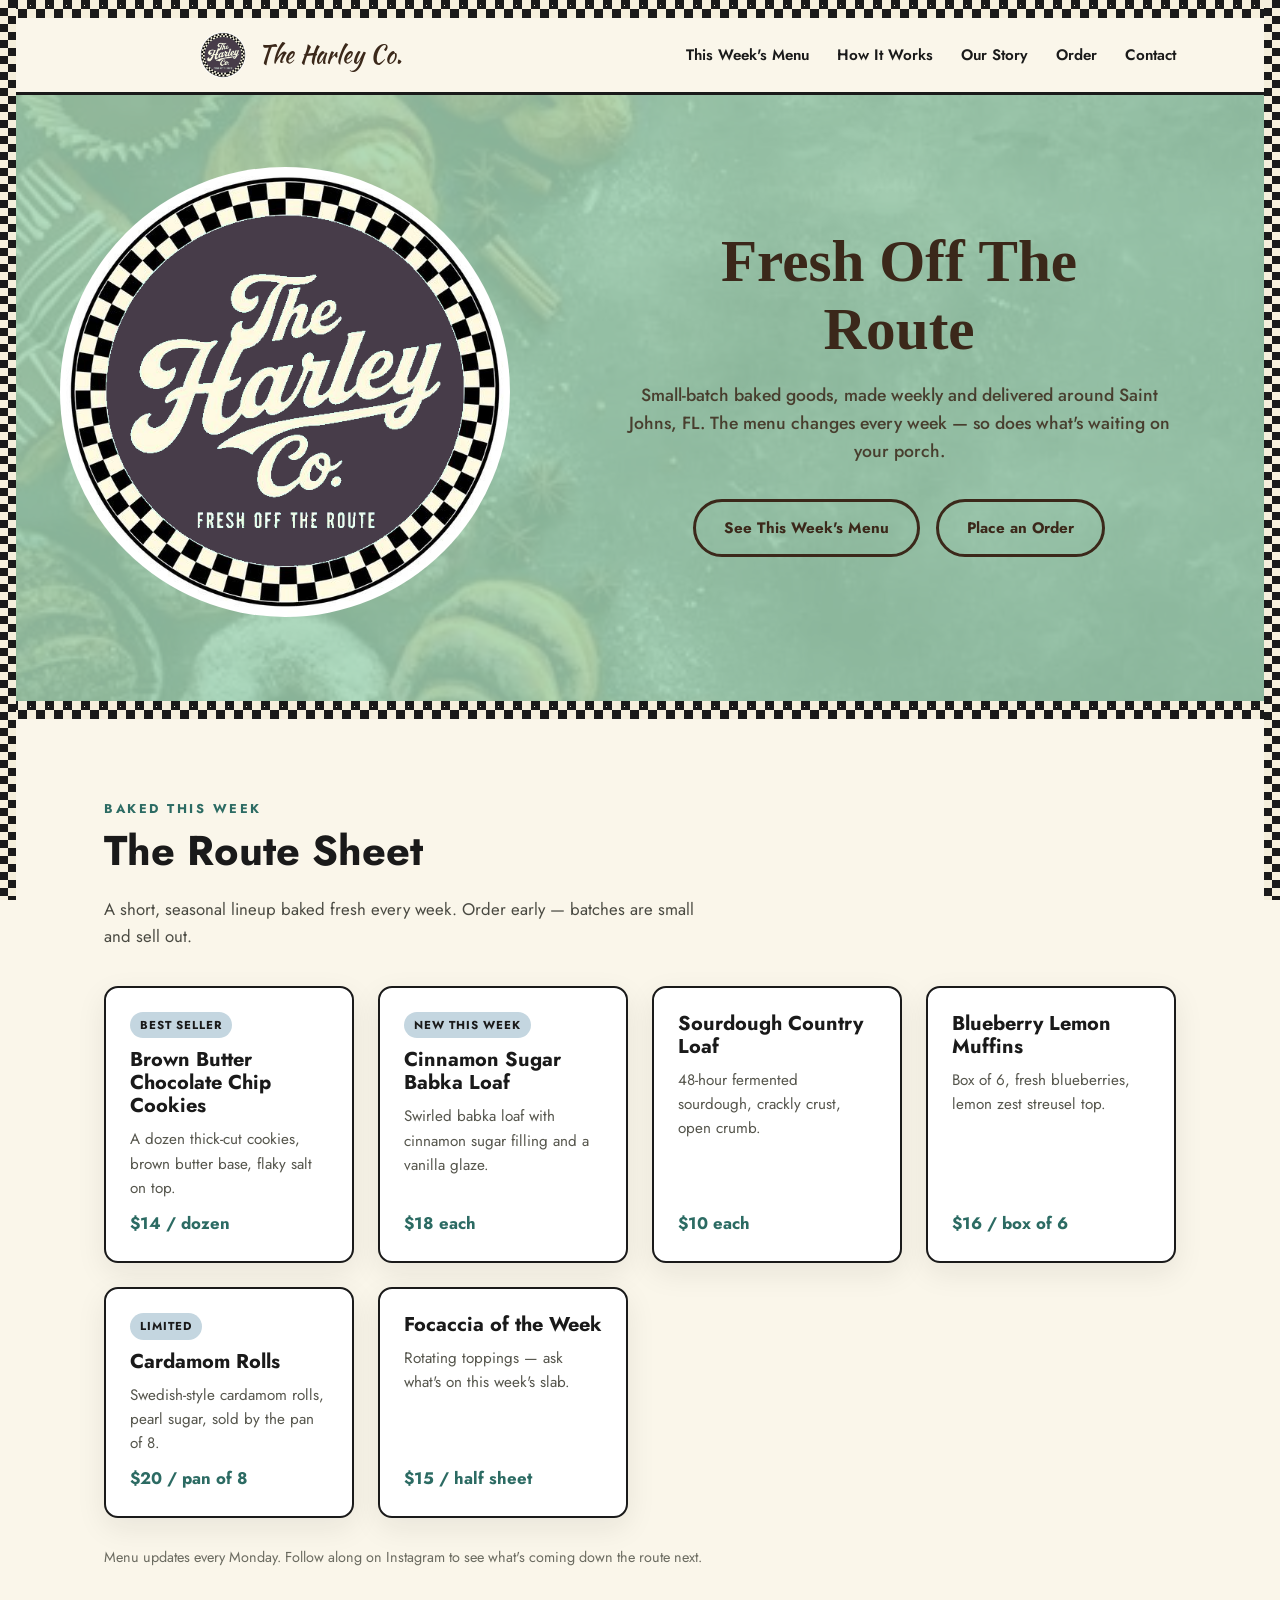
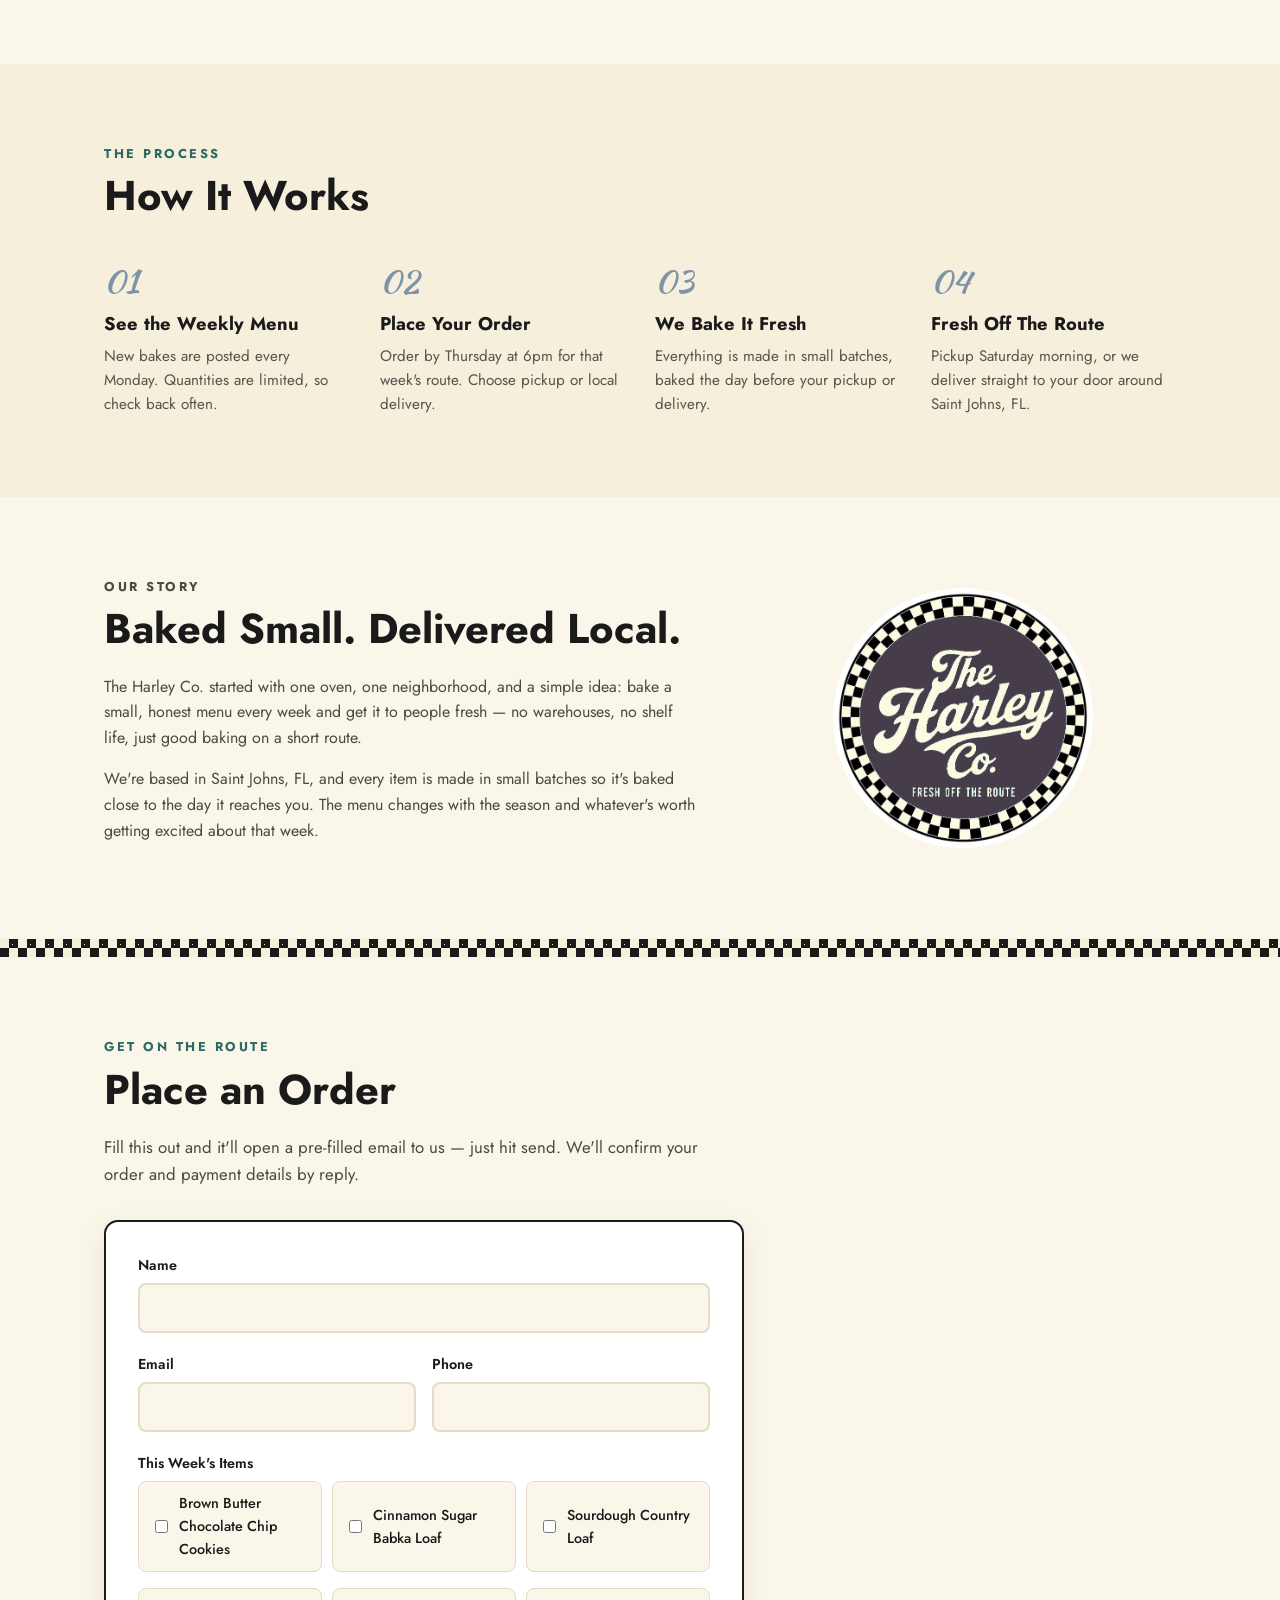
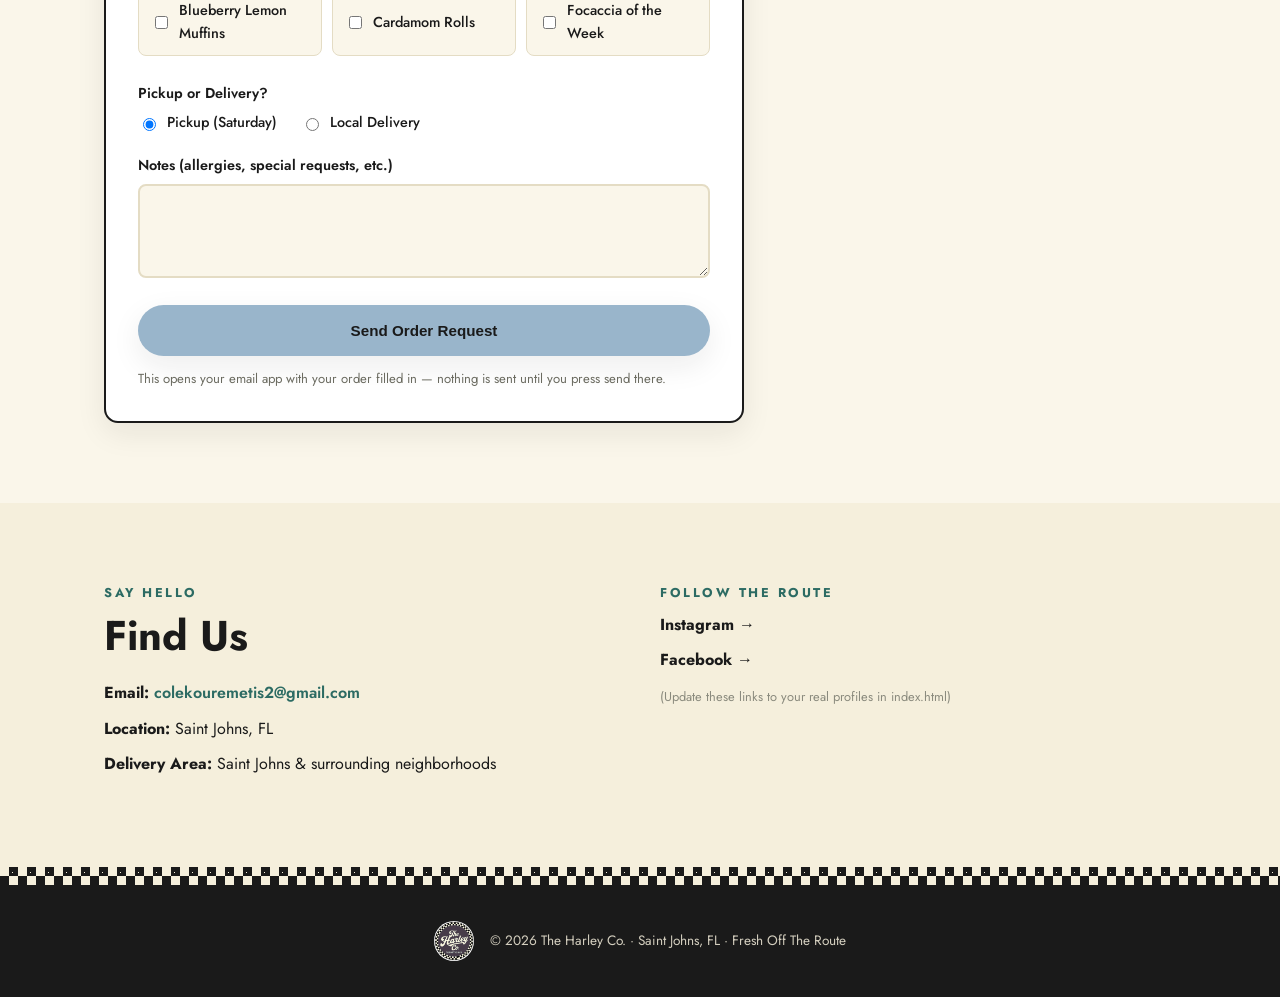
==== commit 72d04987: "Change hero heading font to IM Fell English SC" ====
--- a/site.html
+++ b/site.html
@@ -9,7 +9,7 @@
 
 <link rel="preconnect" href="https://fonts.googleapis.com">
 <link rel="preconnect" href="https://fonts.gstatic.com" crossorigin>
-<link href="https://fonts.googleapis.com/css2?family=Kaushan+Script&family=Jost:wght@400;500;600;700;800&family=Castoro+Titling&display=swap" rel="stylesheet">
+<link href="https://fonts.googleapis.com/css2?family=Kaushan+Script&family=Jost:wght@400;500;600;700;800&family=IM+Fell+English+SC&display=swap" rel="stylesheet">
 
 <link rel="stylesheet" href="css/styles.css">
 </head>
--- a/css/styles.css
+++ b/css/styles.css
@@ -176,7 +176,7 @@
 .brand-name {
   font-family: var(--font-script);
   font-size: 1.5rem;
-  color: var(--teal-dark);
+  color: #3b281a;
 }
 
 .site-nav {
@@ -262,7 +262,7 @@
 }
 
 .hero h1 {
-  font-family: 'Castoro Titling', serif;
+  font-family: 'IM Fell English SC', serif;
   font-size: clamp(2.3rem, 5.2vw, 3.7rem);
   color: #3b281a;
   margin-bottom: 18px;
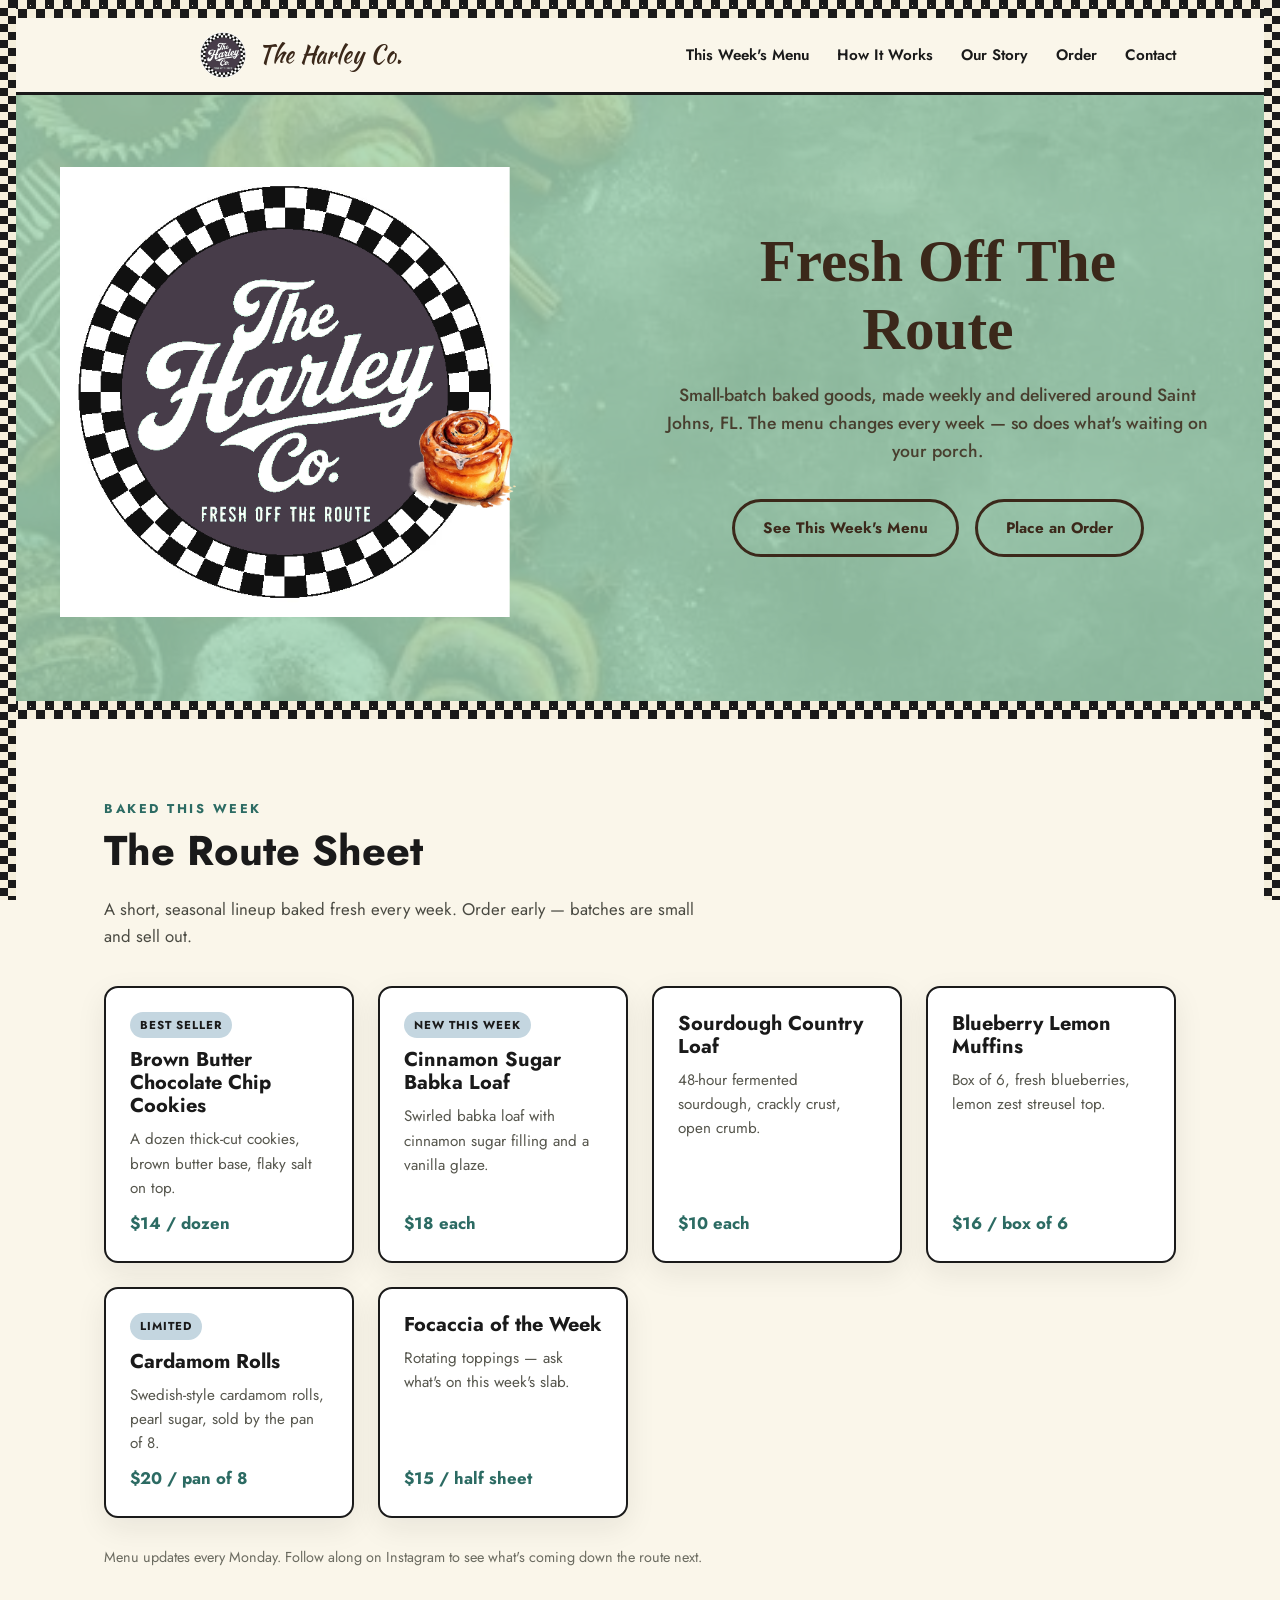
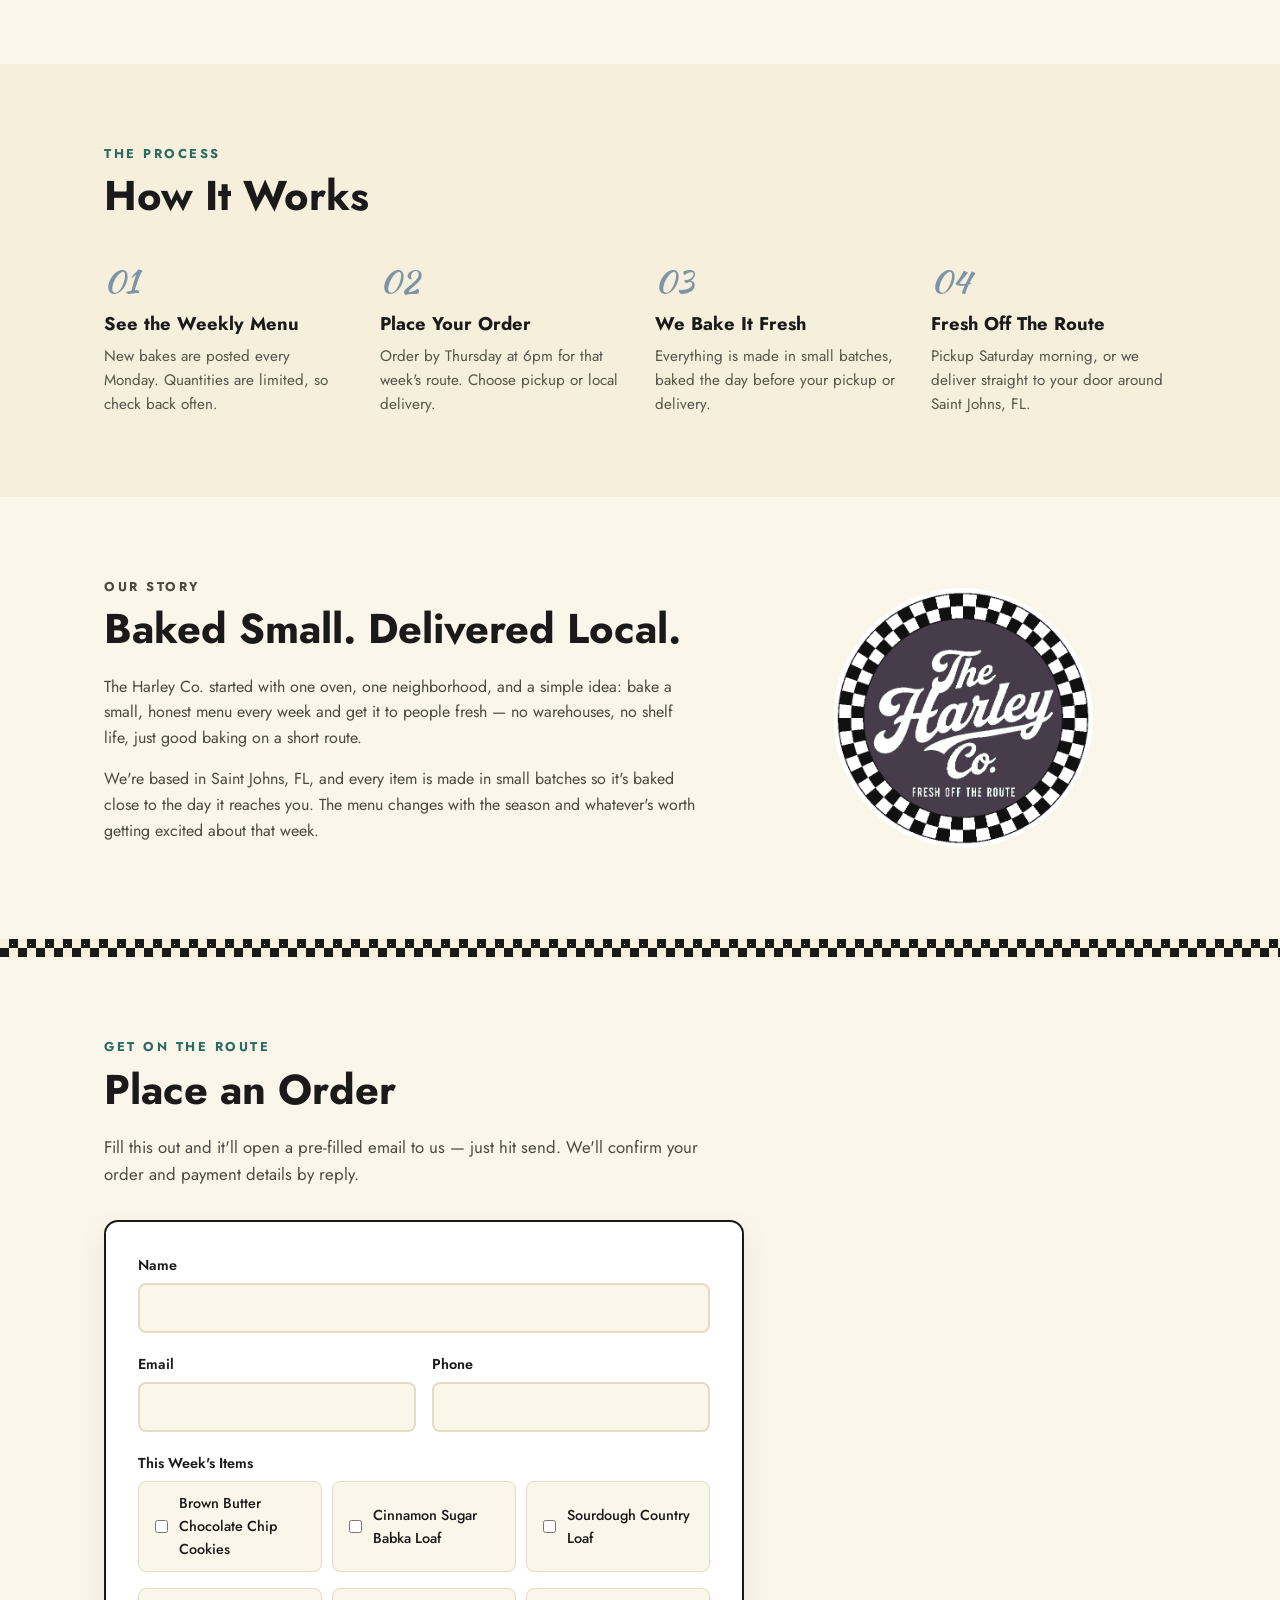
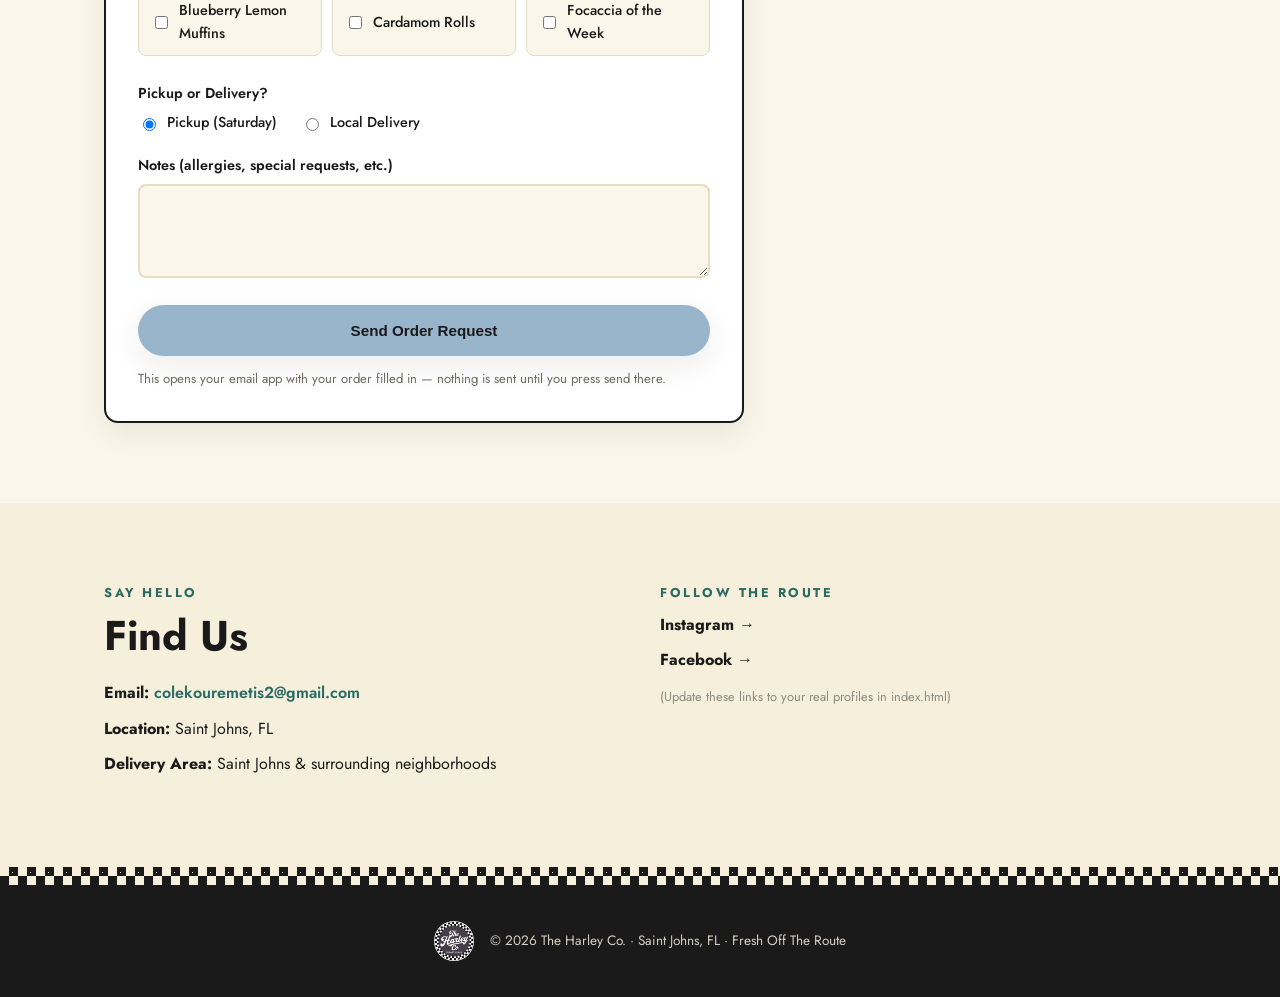
==== commit 59862c1b: "Add cinnamon roll hanging off the checkered border on the hero logo" ====
--- a/site.html
+++ b/site.html
@@ -43,7 +43,7 @@
   <!-- HERO -->
   <section class="hero">
     <div class="hero-inner">
-      <span class="hero-badge"><img src="images/logo.png" alt="The Harley Co. badge" class="logo-zoom"></span>
+      <span class="hero-badge"><img src="images/logo-hero.png" alt="The Harley Co. badge with a cinnamon roll" class="hero-badge-img"></span>
       <div class="hero-text">
         <h1>Fresh Off The<br>Route</h1>
         <p class="hero-sub">
--- a/css/styles.css
+++ b/css/styles.css
@@ -247,13 +247,16 @@
 
 .hero-badge {
   display: block;
-  width: 450px;
-  height: 450px;
-  max-width: 42vw;
   flex-shrink: 0;
   margin-left: 48px;
-  border-radius: 50%;
-  overflow: hidden;
+  max-width: 560px;
+}
+
+.hero-badge-img {
+  display: block;
+  height: 450px;
+  width: auto;
+  max-width: 100%;
 }
 
 .hero-text {
@@ -541,7 +544,8 @@
   .about-badge { order: -1; }
   .contact-inner { grid-template-columns: 1fr; }
   .hero-inner { flex-direction: column; justify-content: center; }
-  .hero-badge { width: 220px; height: 220px; max-width: 60vw; margin-left: 0; }
+  .hero-badge { max-width: 70vw; margin-left: 0; }
+  .hero-badge-img { height: 220px; }
   .brand { margin-left: 0; }
 }
 
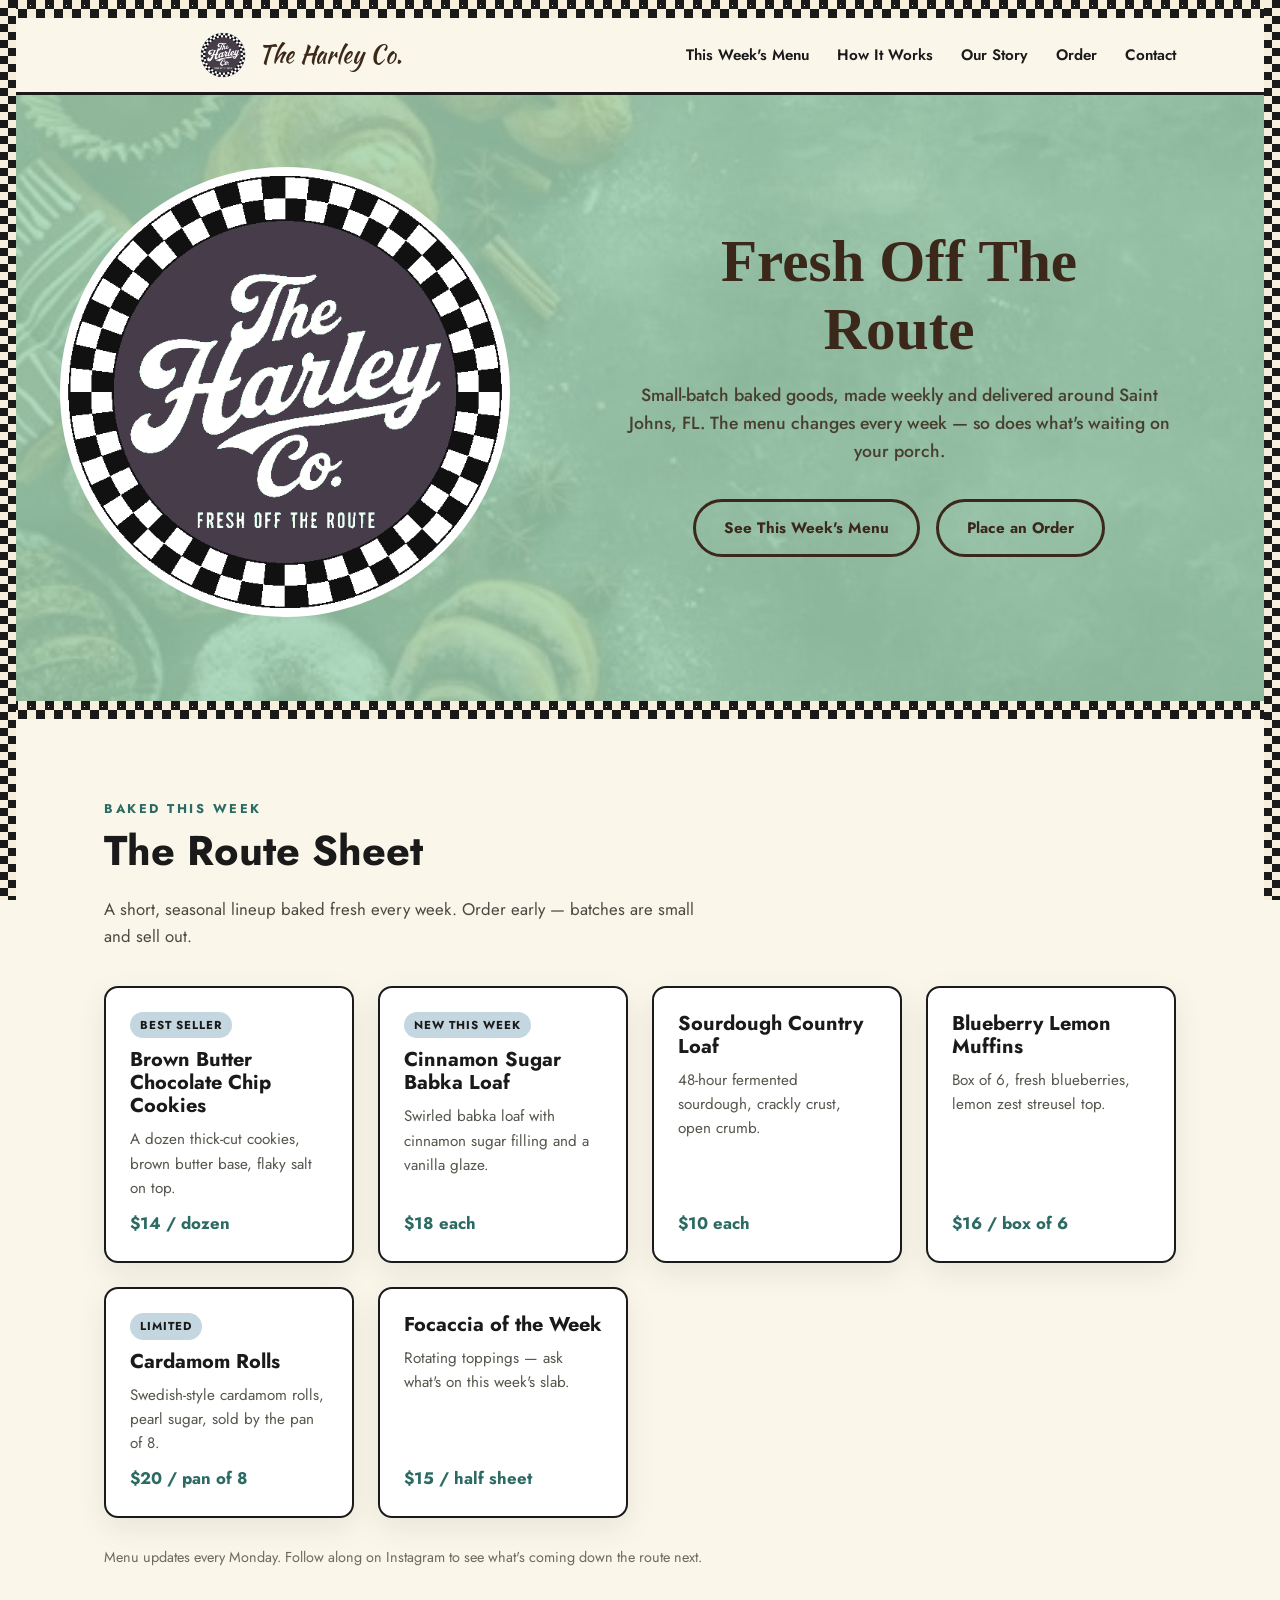
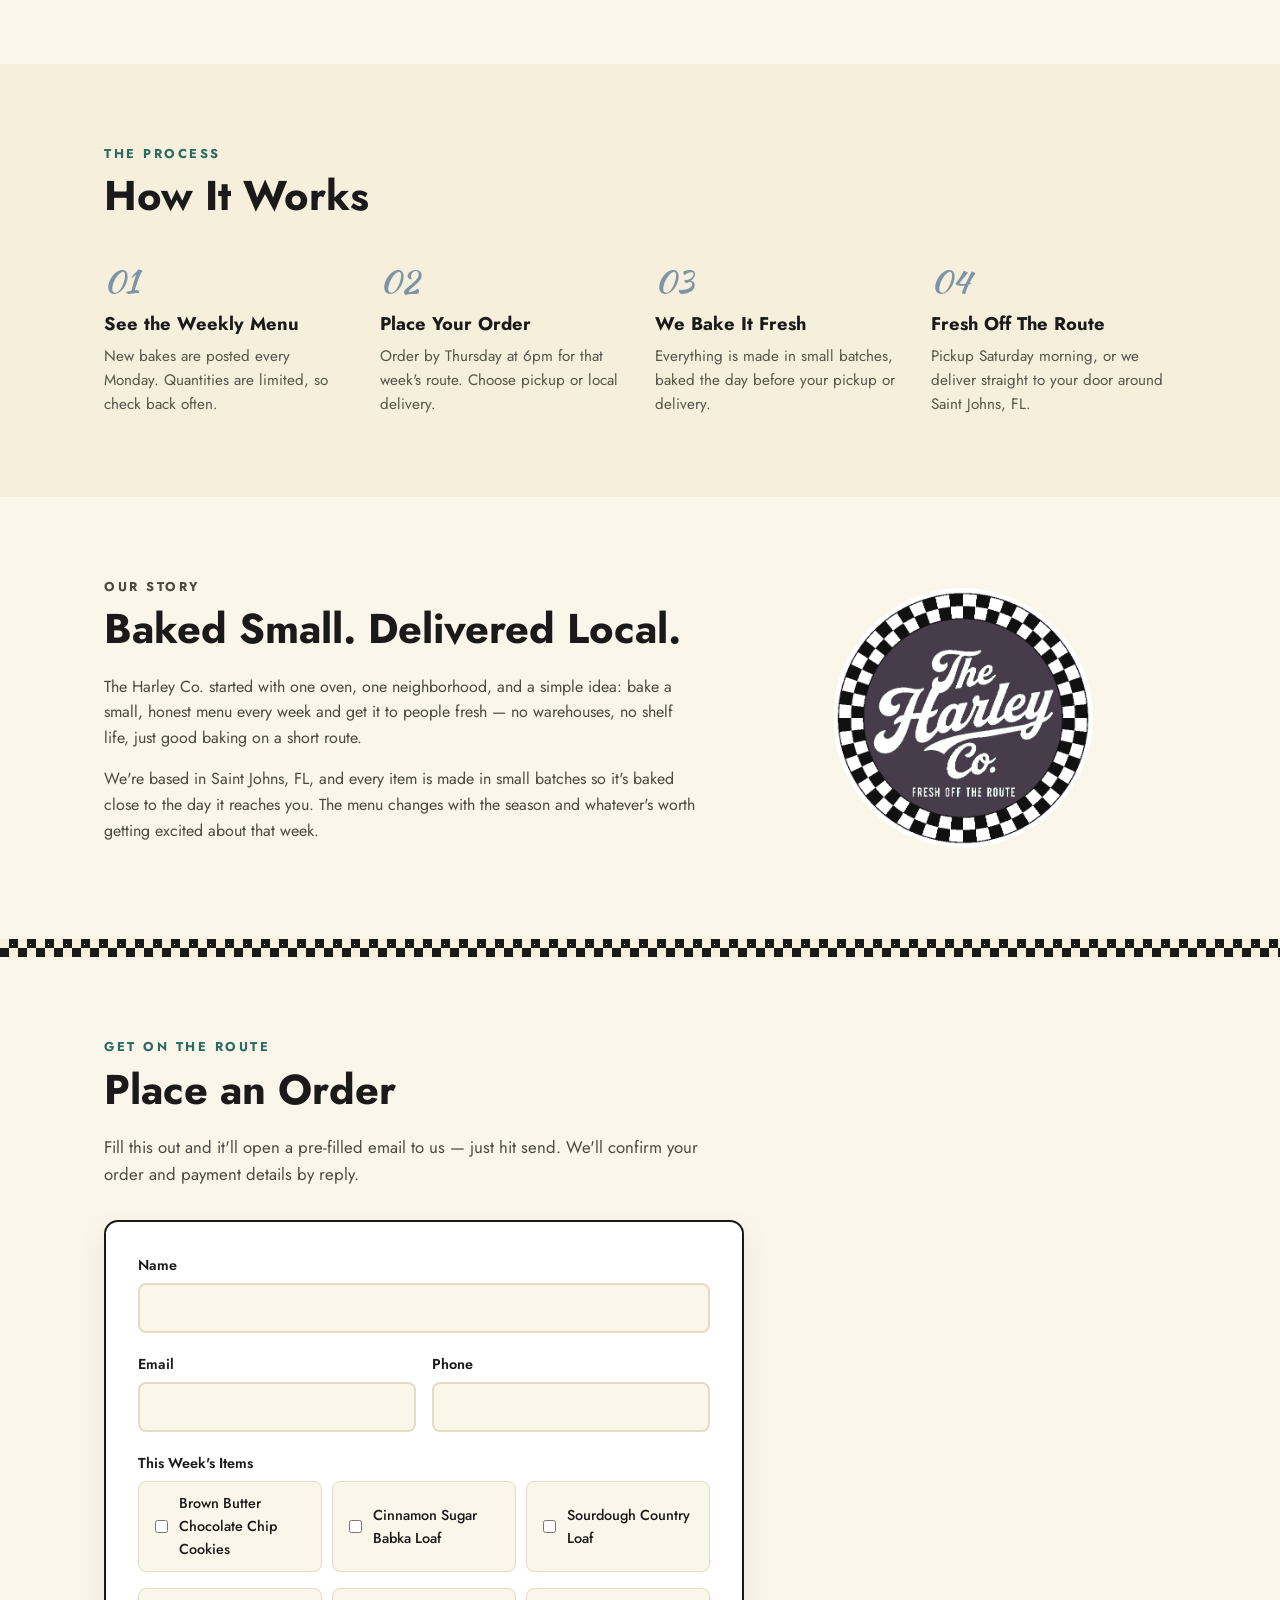
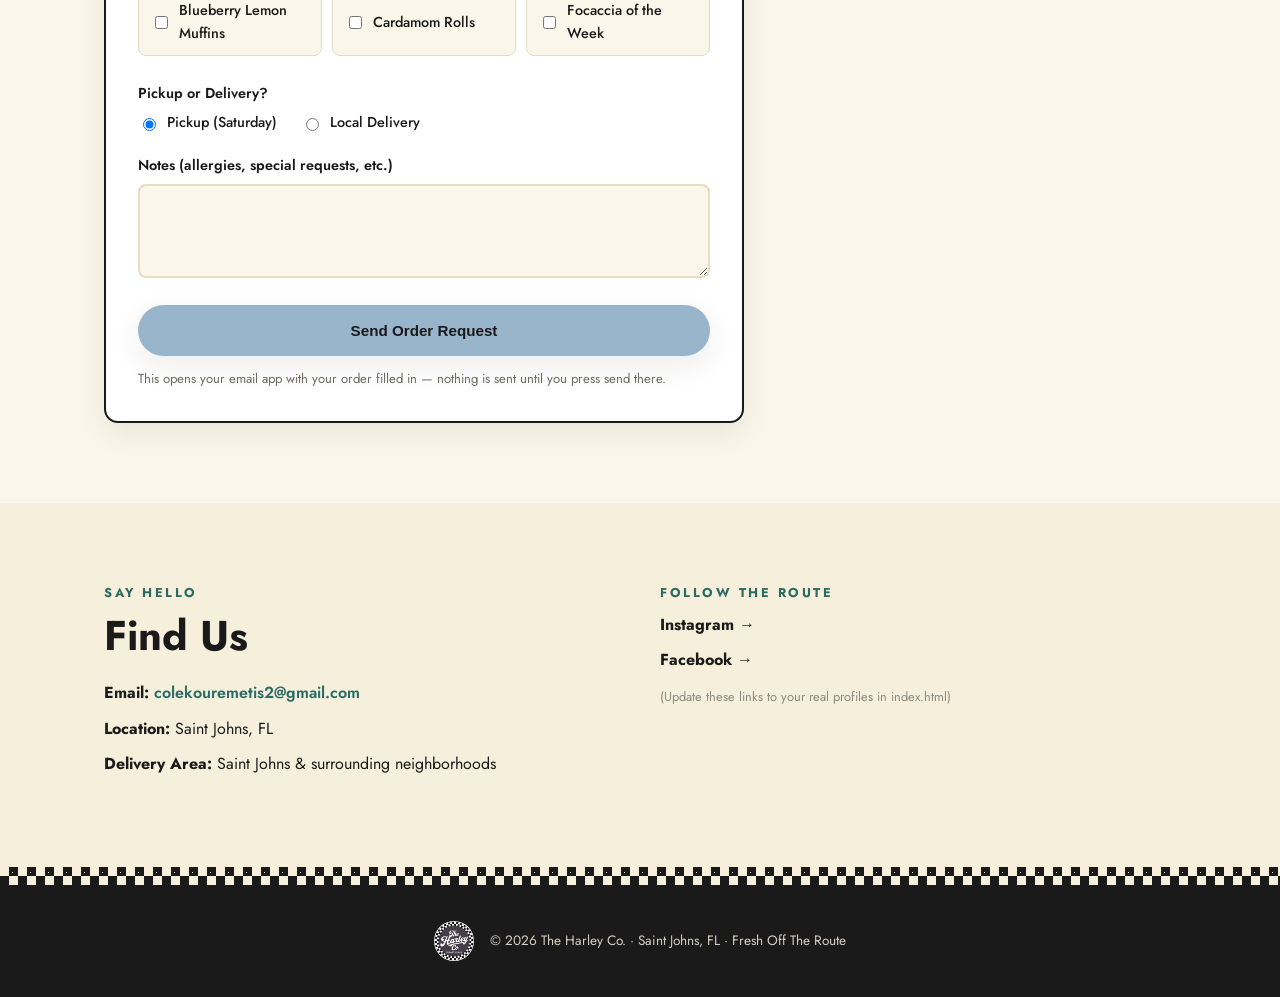
==== commit e9acaab5: "Revert hero logo back to plain badge, remove cinnamon roll" ====
--- a/site.html
+++ b/site.html
@@ -43,7 +43,7 @@
   <!-- HERO -->
   <section class="hero">
     <div class="hero-inner">
-      <span class="hero-badge"><img src="images/logo-hero.png" alt="The Harley Co. badge with a cinnamon roll" class="hero-badge-img"></span>
+      <span class="hero-badge"><img src="images/logo.png" alt="The Harley Co. badge" class="logo-zoom"></span>
       <div class="hero-text">
         <h1>Fresh Off The<br>Route</h1>
         <p class="hero-sub">
--- a/css/styles.css
+++ b/css/styles.css
@@ -247,16 +247,13 @@
 
 .hero-badge {
   display: block;
+  width: 450px;
+  height: 450px;
+  max-width: 42vw;
   flex-shrink: 0;
   margin-left: 48px;
-  max-width: 560px;
-}
-
-.hero-badge-img {
-  display: block;
-  height: 450px;
-  width: auto;
-  max-width: 100%;
+  border-radius: 50%;
+  overflow: hidden;
 }
 
 .hero-text {
@@ -544,8 +541,7 @@
   .about-badge { order: -1; }
   .contact-inner { grid-template-columns: 1fr; }
   .hero-inner { flex-direction: column; justify-content: center; }
-  .hero-badge { max-width: 70vw; margin-left: 0; }
-  .hero-badge-img { height: 220px; }
+  .hero-badge { width: 220px; height: 220px; max-width: 60vw; margin-left: 0; }
   .brand { margin-left: 0; }
 }
 
